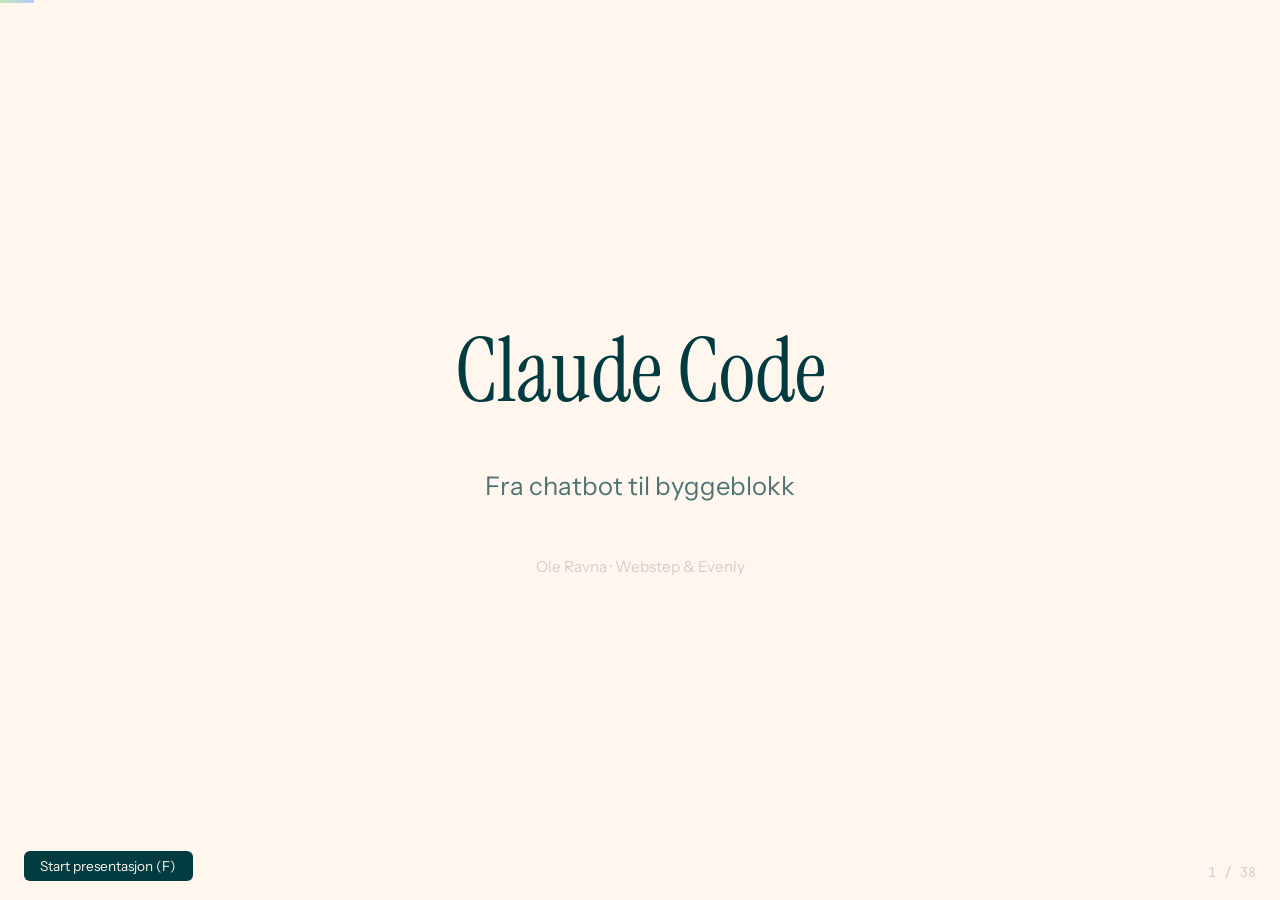
==== slides.html @ 585d4bfb "Initial commit: Claude Code slide presentation Single-file HTML presentation with 38 slides covering" ====
<!DOCTYPE html>
<html lang="no">
<head>
<meta charset="UTF-8">
<meta name="viewport" content="width=device-width, initial-scale=1.0">
<title>Claude Code — Fra chatbot til byggeblokk</title>
<link rel="preconnect" href="https://fonts.googleapis.com">
<link rel="preconnect" href="https://fonts.gstatic.com" crossorigin>
<link href="https://fonts.googleapis.com/css2?family=Instrument+Sans:wght@400;500;600&family=Instrument+Serif:wght@400;700&family=JetBrains+Mono:wght@400;500&display=swap" rel="stylesheet">
<style>
*, *::before, *::after { box-sizing: border-box; margin: 0; padding: 0; }

:root {
  --teal: #023c40;
  --teal-hover: #02484d;
  --mint: #cae7b9;
  --blue: #afcbff;
  --yellow: #f3de8a;
  --cream: #fff7ee;
  --soft: #f9fbfa;
  --muted: #d4cec6;
  --burgundy: #3e2a35;
  --terminal-bg: #0a1a1c;
  --slide-transition: 0.4s ease;
}

html, body {
  width: 100%; height: 100%;
  font-family: 'Instrument Sans', sans-serif;
  background: var(--cream);
  color: var(--teal);
  overflow: hidden;
}

/* ── Progress bar ── */
.progress-bar {
  position: fixed; top: 0; left: 0; height: 3px;
  background: linear-gradient(90deg, var(--mint), var(--blue));
  z-index: 100; transition: width 0.35s ease;
}

/* ── Presentation container ── */
.presentation {
  width: 100%; height: 100%;
  position: relative;
}

/* ── Slide base ── */
.slide {
  position: absolute; inset: 0;
  display: flex; flex-direction: column;
  justify-content: center; align-items: center;
  padding: clamp(2rem, 5vw, 6rem);
  opacity: 0;
  transform: translateX(40px);
  transition: opacity var(--slide-transition), transform var(--slide-transition);
  pointer-events: none;
  text-align: center;
  background: var(--cream);
}
.slide.active {
  opacity: 1; transform: translateX(0);
  pointer-events: auto;
}
.slide.prev {
  opacity: 0; transform: translateX(-40px);
}

/* ── Slide variants ── */
.slide.bg-soft { background: var(--soft); }
.slide.bg-teal {
  background: var(--teal);
  color: var(--cream);
}
.slide.bg-teal h1, .slide.bg-teal h2, .slide.bg-teal h3 { color: var(--mint); }
.slide.bg-teal .muted { color: rgba(255,247,238,0.6); }

.slide.section-title {
  background: var(--teal);
  color: var(--cream);
  background-image: radial-gradient(circle at 50% 50%, rgba(202,231,185,0.12) 0%, transparent 70%);
}
.slide.section-title h1 {
  font-family: 'Instrument Serif', serif;
  font-size: clamp(3rem, 7vw, 6rem);
  font-weight: 400;
  color: var(--mint);
}

.slide.key-message {
  background-image: radial-gradient(circle at 50% 50%, rgba(202,231,185,0.08) 0%, transparent 60%);
}
.slide.key-message blockquote {
  font-family: 'Instrument Serif', serif;
  font-size: clamp(1.6rem, 3.5vw, 3rem);
  font-style: italic;
  color: var(--teal);
  max-width: 800px;
  line-height: 1.4;
  border-left: 4px solid var(--mint);
  padding-left: 1.5rem;
  text-align: left;
}

/* ── Typography ── */
h1 {
  font-family: 'Instrument Serif', serif;
  font-size: clamp(2.2rem, 5vw, 4rem);
  font-weight: 400;
  margin-bottom: 0.5em;
  color: var(--teal);
  line-height: 1.15;
}
h2 {
  font-family: 'Instrument Serif', serif;
  font-size: clamp(1.5rem, 3vw, 2.4rem);
  font-weight: 400;
  margin-bottom: 0.6em;
  color: var(--teal);
}
h3 {
  font-family: 'Instrument Sans', sans-serif;
  font-size: clamp(1rem, 1.8vw, 1.4rem);
  font-weight: 600;
  margin-bottom: 0.5em;
  text-transform: uppercase;
  letter-spacing: 0.05em;
  color: var(--teal);
}
p, li {
  font-size: clamp(1rem, 1.6vw, 1.35rem);
  line-height: 1.6;
  max-width: 800px;
}
.subtitle {
  font-size: clamp(1.1rem, 2vw, 1.6rem);
  color: var(--teal);
  opacity: 0.7;
  margin-bottom: 1rem;
}
.muted {
  color: var(--muted);
  font-size: clamp(0.85rem, 1.2vw, 1rem);
}
ul { list-style: none; text-align: left; }
ul li { padding: 0.3em 0; padding-left: 1.5em; position: relative; }
ul li::before {
  content: ''; position: absolute; left: 0; top: 0.7em;
  width: 8px; height: 8px; border-radius: 50%;
  background: var(--mint);
}
.slide.bg-teal ul li::before { background: var(--mint); }
.two-col {
  display: grid;
  grid-template-columns: 1fr 1fr;
  gap: 2rem;
  width: 100%;
  max-width: 1000px;
  text-align: left;
}
.two-col > div { display: flex; flex-direction: column; }
.two-col h3 { text-align: center; }

.content-left { text-align: left; max-width: 900px; width: 100%; }

.highlight { color: var(--mint); }
.highlight-yellow { color: var(--yellow); }
.highlight-blue { color: var(--blue); }

.badge {
  display: inline-block;
  padding: 0.15em 0.6em;
  border-radius: 4px;
  font-size: 0.85em;
  font-weight: 600;
  font-family: 'JetBrains Mono', monospace;
}
.badge-mint { background: var(--mint); color: var(--teal); }
.badge-yellow { background: var(--yellow); color: var(--teal); }
.badge-blue { background: var(--blue); color: var(--teal); }

/* ── Terminal block ── */
.terminal {
  background: var(--terminal-bg);
  border-radius: 10px;
  overflow: hidden;
  width: 100%;
  max-width: 780px;
  text-align: left;
  box-shadow: 0 8px 32px rgba(2,60,64,0.18);
  margin: 0.8rem auto;
}
.terminal-bar {
  display: flex; align-items: center; gap: 6px;
  padding: 10px 14px;
  background: rgba(255,255,255,0.06);
}
.terminal-dot {
  width: 12px; height: 12px; border-radius: 50%;
}
.terminal-dot.red { background: #ff5f57; }
.terminal-dot.yellow { background: #febc2e; }
.terminal-dot.green { background: #28c840; }
.terminal-bar .terminal-title {
  flex: 1; text-align: center;
  font-family: 'JetBrains Mono', monospace;
  font-size: 0.75rem;
  color: rgba(255,255,255,0.35);
}
.terminal-body {
  padding: 1rem 1.4rem;
  font-family: 'JetBrains Mono', monospace;
  font-size: clamp(0.72rem, 1.1vw, 0.92rem);
  line-height: 1.65;
  color: #e0e0e0;
  overflow-x: auto;
}
.terminal-body .prompt { color: var(--mint); }
.terminal-body .flag { color: var(--blue); }
.terminal-body .string { color: var(--yellow); }
.terminal-body .comment { color: #6a8a6d; }
.terminal-body .keyword { color: #c792ea; }
.terminal-body .fn { color: #82aaff; }
.terminal-body .dim { color: rgba(255,255,255,0.35); }
.terminal-body .output { color: rgba(255,255,255,0.55); }

/* Smaller terminal variant */
.terminal.small { max-width: 650px; }
.terminal.small .terminal-body { font-size: clamp(0.65rem, 0.95vw, 0.82rem); padding: 0.8rem 1.1rem; }

/* ── Diagram block ── */
.diagram {
  font-family: 'JetBrains Mono', monospace;
  font-size: clamp(0.7rem, 1vw, 0.9rem);
  line-height: 1.6;
  white-space: pre;
  color: var(--teal);
  background: var(--soft);
  border-radius: 10px;
  padding: 1.5rem 2rem;
  text-align: left;
  max-width: 820px;
  margin: 0.8rem auto;
  overflow-x: auto;
}
.slide.bg-teal .diagram {
  background: rgba(255,255,255,0.06);
  color: var(--cream);
}
.diagram .hl { color: var(--mint); font-weight: 500; }
.diagram .hl-blue { color: var(--blue); }
.diagram .hl-yellow { color: var(--yellow); }

/* ── Flow diagram boxes ── */
.flow {
  display: flex;
  align-items: center;
  gap: 0.5rem;
  flex-wrap: wrap;
  justify-content: center;
  margin: 1rem 0;
}
.flow-box {
  padding: 0.5em 1em;
  border-radius: 8px;
  font-family: 'JetBrains Mono', monospace;
  font-size: clamp(0.7rem, 1vw, 0.85rem);
  font-weight: 500;
  white-space: nowrap;
}
.flow-box.teal { background: var(--teal); color: var(--cream); }
.flow-box.mint { background: var(--mint); color: var(--teal); }
.flow-box.yellow { background: var(--yellow); color: var(--teal); }
.flow-box.blue { background: var(--blue); color: var(--teal); }
.flow-arrow { font-size: 1.2rem; color: var(--muted); }

/* ── Controls ── */
.slide-counter {
  position: fixed; bottom: 1.2rem; right: 1.5rem;
  font-family: 'JetBrains Mono', monospace;
  font-size: 0.85rem;
  color: var(--muted);
  z-index: 50;
  user-select: none;
}
.start-btn {
  position: fixed; bottom: 1.2rem; left: 1.5rem;
  padding: 0.5em 1.2em;
  background: var(--teal);
  color: var(--cream);
  border: none; border-radius: 6px;
  font-family: 'Instrument Sans', sans-serif;
  font-size: 0.85rem;
  cursor: pointer;
  z-index: 50;
  transition: background 0.2s;
}
.start-btn:hover { background: var(--teal-hover); }

/* ── Speaker notes overlay ── */
.speaker-notes {
  position: fixed; bottom: 0; left: 0; right: 0;
  max-height: 30vh;
  background: rgba(2,60,64,0.75);
  backdrop-filter: blur(20px);
  -webkit-backdrop-filter: blur(20px);
  color: var(--cream);
  padding: 1.2rem 2rem;
  font-size: 0.95rem;
  line-height: 1.55;
  z-index: 200;
  transform: translateY(100%);
  transition: transform 0.3s ease;
  overflow-y: auto;
  border-top: 1px solid rgba(202,231,185,0.2);
}
.speaker-notes.visible { transform: translateY(0); }
.speaker-notes-label {
  font-family: 'JetBrains Mono', monospace;
  font-size: 0.7rem;
  text-transform: uppercase;
  letter-spacing: 0.1em;
  color: var(--mint);
  margin-bottom: 0.5rem;
}

/* ── Overview mode ── */
.overview-grid {
  position: fixed; inset: 0;
  background: var(--teal);
  z-index: 300;
  display: none;
  overflow-y: auto;
  padding: 2rem;
}
.overview-grid.visible { display: grid; grid-template-columns: repeat(auto-fill, minmax(240px, 1fr)); gap: 1rem; align-content: start; }
.overview-thumb {
  background: var(--cream);
  border-radius: 8px;
  padding: 0.8rem;
  cursor: pointer;
  aspect-ratio: 16/10;
  display: flex; flex-direction: column; justify-content: center; align-items: center;
  font-size: 0.55rem;
  overflow: hidden;
  border: 2px solid transparent;
  transition: border-color 0.2s, transform 0.15s;
}
.overview-thumb:hover { border-color: var(--mint); transform: scale(1.03); }
.overview-thumb.current { border-color: var(--mint); }
.overview-thumb-number {
  font-family: 'JetBrains Mono', monospace;
  font-size: 0.7rem;
  color: var(--muted);
  margin-bottom: 0.3rem;
}
.overview-thumb-title {
  font-family: 'Instrument Serif', serif;
  font-size: 0.9rem;
  color: var(--teal);
  text-align: center;
}

/* ── Cursor hide in fullscreen ── */
body.hide-cursor, body.hide-cursor * { cursor: none !important; }

/* ── Responsive ── */
@media (max-width: 768px) {
  .two-col { grid-template-columns: 1fr; }
  .terminal { max-width: 100%; }
}
</style>
</head>
<body>

<div class="progress-bar" id="progressBar"></div>

<div class="presentation" id="presentation">

<!-- ════════════════════════════════════════════
     DEL 1: INTRO (1-4)
     ════════════════════════════════════════════ -->

<!-- Slide 1: Title -->
<div class="slide active" data-notes="Introduser deg: Ole Ravna, konsulent i Webstep, grunder av Evenly. Tema i dag: Claude Code — ikke bare en chatbot, men en byggeblokk for automatisering.">
  <h1 style="font-size:clamp(3rem,7vw,5.5rem)">Claude Code</h1>
  <p class="subtitle">Fra chatbot til byggeblokk</p>
  <p class="muted" style="margin-top:2rem">Ole Ravna &middot; Webstep &amp; Evenly</p>
</div>

<!-- Slide 2: Hva er Claude Code? -->
<div class="slide" data-notes="Claude Code er Anthropics offisielle CLI-verktøy. Det er en agentic coding-agent som kjører i terminalen med full tilgang til filsystemet. Den kan lese, skrive, kjøre kommandoer og ta beslutninger autonomt.">
  <h2>Hva er Claude Code?</h2>
  <p style="margin-bottom:1.5rem">En AI-agent i terminalen med full tilgang til filsystemet ditt.</p>
  <div class="terminal">
    <div class="terminal-bar">
      <div class="terminal-dot red"></div>
      <div class="terminal-dot yellow"></div>
      <div class="terminal-dot green"></div>
      <span class="terminal-title">~/prosjekt</span>
    </div>
    <div class="terminal-body">
<span class="prompt">$</span> claude
<br><br>
<span class="output">╭──────────────────────────────────────╮</span>
<br><span class="output">│  Claude Code        v1.0.42         │</span>
<br><span class="output">│  Model: claude-sonnet-4-5-20250929  │</span>
<br><span class="output">╰──────────────────────────────────────╯</span>
<br><br>
<span class="dim">&gt;</span> Fiks feilen i auth-modulen og kjør testene
    </div>
  </div>
</div>

<!-- Slide 3: Copilot vs Claude Code -->
<div class="slide" data-notes="Viktig distinksjon: Copilot er autocomplete — reagerer på det du skriver. Claude Code er en agent — tar beslutninger, navigerer filer, kjører kommandoer. Fundamentalt forskjellig arbeidsflyt.">
  <h2>Copilot vs Claude Code</h2>
  <div class="two-col" style="margin-top:1.5rem">
    <div>
      <h3 style="color:var(--muted)">Autocomplete</h3>
      <div class="diagram" style="font-size:clamp(0.65rem,0.9vw,0.82rem)">
Du skriver  →  AI foreslår
Du velger   →  AI fortsetter
Du styrer   →  AI følger

<span class="hl">Reaktiv.</span> Linje for linje.
      </div>
    </div>
    <div>
      <h3 style="color:var(--mint)">Agent</h3>
      <div class="diagram" style="font-size:clamp(0.65rem,0.9vw,0.82rem)">
Du beskriver →  AI planlegger
             →  AI leser filer
             →  AI endrer kode
             →  AI kjører tester
             →  AI committer

<span class="hl">Proaktiv.</span> Oppgave for oppgave.
      </div>
    </div>
  </div>
</div>

<!-- Slide 4: The difference -->
<div class="slide" data-notes="Her er et eksempel: du gir Claude en oppgave, og den leser relevante filer, gjør endringer, kjører testene, og committer. Alt autonomt. Du ser hva den gjør, men du trenger ikke styre hvert steg.">
  <h2>En agent i praksis</h2>
  <div class="terminal">
    <div class="terminal-bar">
      <div class="terminal-dot red"></div>
      <div class="terminal-dot yellow"></div>
      <div class="terminal-dot green"></div>
      <span class="terminal-title">claude</span>
    </div>
    <div class="terminal-body">
<span class="dim">&gt;</span> Fiks feilen i auth-modulen og kjør testene
<br><br>
<span class="comment"># Claude leser filer...</span>
<br><span class="output">Read src/auth/login.ts</span>
<br><span class="output">Read src/auth/session.ts</span>
<br><span class="output">Read tests/auth.test.ts</span>
<br><br>
<span class="comment"># Identifiserer og fikser...</span>
<br><span class="output">Edit src/auth/session.ts (line 42: fix token expiry check)</span>
<br><br>
<span class="comment"># Kjører tester...</span>
<br><span class="output">Run: npm test -- --grep auth</span>
<br><span class="string">✓ 12 tests passing</span>
<br><br>
<span class="comment"># Committer...</span>
<br><span class="output">Run: git commit -m "fix: correct token expiry validation"</span>
    </div>
  </div>
</div>

<!-- ════════════════════════════════════════════
     DEL 2: KONFIGURERING (5-12)
     ════════════════════════════════════════════ -->

<!-- Slide 5: Section title -->
<div class="slide section-title" data-notes="Nå skal vi se på hvordan du konfigurerer Claude Code for å fungere best mulig i ditt prosjekt.">
  <h1>Konfigurering</h1>
</div>

<!-- Slide 6: CLAUDE.md -->
<div class="slide" data-notes="CLAUDE.md er den viktigste konfigurasjonsfilen. Den ligger i roten av prosjektet og gir Claude kontekst om kodebasen. Tenk på det som en README for AI-en.">
  <h2>CLAUDE.md</h2>
  <p style="margin-bottom:1rem">Prosjektets kontekst for Claude — en README for AI-en.</p>
  <div class="terminal">
    <div class="terminal-bar">
      <div class="terminal-dot red"></div>
      <div class="terminal-dot yellow"></div>
      <div class="terminal-dot green"></div>
      <span class="terminal-title">CLAUDE.md</span>
    </div>
    <div class="terminal-body">
<span class="comment"># Prosjekt: Energi-plattform</span>
<br>
<br>Stack: Next.js 15, TypeScript, Prisma, PostgreSQL
<br>
<br><span class="comment">## Regler</span>
<br>- Alltid skriv tester for nye funksjoner
<br>- Bruk norske kommentarer i forretningslogikk
<br>- Kjør <span class="string">`npm run lint`</span> før commit
<br>- Ikke endre migrasjonsfiler
<br>
<br><span class="comment">## Struktur</span>
<br>- <span class="flag">src/app/</span> — Next.js app router
<br>- <span class="flag">src/lib/</span> — Forretningslogikk
<br>- <span class="flag">prisma/</span>  — Database-schema
    </div>
  </div>
</div>

<!-- Slide 7: Custom Agents -->
<div class="slide" data-notes="Custom agents er slash-commands du definerer selv i .claude/agents/. Hver agent har sin egen systemmelding og verktøy. Perfekt for repetitive oppgaver som code review eller testgenerering.">
  <h2>Custom Agents</h2>
  <p style="margin-bottom:1rem">Egendefinerte slash-commands i <span class="badge badge-mint">.claude/agents/</span></p>
  <div class="terminal small">
    <div class="terminal-bar">
      <div class="terminal-dot red"></div>
      <div class="terminal-dot yellow"></div>
      <div class="terminal-dot green"></div>
      <span class="terminal-title">.claude/agents/review.md</span>
    </div>
    <div class="terminal-body">
<span class="comment"># Code Review Agent</span>
<br>
<br>Du er en senior code reviewer.
<br>
<br>Sjekk alltid:
<br>1. Typesikkerhet og null-håndtering
<br>2. Testdekning for nye funksjoner
<br>3. Ytelse og N+1 queries
<br>4. Sikkerhetsproblemer (OWASP Top 10)
<br>
<br>Gi output som en liste med funn.
    </div>
  </div>
  <p class="muted" style="margin-top:0.8rem">Bruk: <span class="badge badge-mint">/review</span> i Claude Code</p>
</div>

<!-- Slide 8: Skills -->
<div class="slide" data-notes="Skills er gjenbrukbare kontekstpakker — litt som agents, men fokusert på kunnskap framfor oppgaver. De lar deg pakke domenekunnskap som Claude kan bruke on-demand.">
  <h2>Skills</h2>
  <p style="margin-bottom:1.5rem">Gjenbrukbar kontekst &mdash; pakket domenekunnskap.</p>
  <div class="two-col">
    <div>
      <div class="terminal small">
        <div class="terminal-bar">
          <div class="terminal-dot red"></div>
          <div class="terminal-dot yellow"></div>
          <div class="terminal-dot green"></div>
          <span class="terminal-title">.claude/skills/energy-domain.md</span>
        </div>
        <div class="terminal-body">
<span class="comment"># Energi-domene</span>
<br>
<br>- Spotpris = nordpool day-ahead
<br>- HAN-port = strømmåler-data
<br>- Nettleie har fastledd + energiledd
<br>- Alle priser i øre/kWh
        </div>
      </div>
    </div>
    <div>
      <ul>
        <li>Definert i <span class="badge badge-mint">.claude/skills/</span></li>
        <li>Lastes automatisk ved behov</li>
        <li>Deles på tvers av agenter</li>
        <li>Versjoneres med koden</li>
      </ul>
    </div>
  </div>
</div>

<!-- Slide 9: Plugins -->
<div class="slide" data-notes="Plugins utvider Claude Code med nye verktøy og integrasjoner. De kan legge til nye slash-commands, nye verktøy, eller nye outputformater. Community-drevet økosystem.">
  <h2>Plugins</h2>
  <p style="margin-bottom:1.5rem">Extensions som utvider Claude Code med nye verktøy.</p>
  <div class="terminal small">
    <div class="terminal-bar">
      <div class="terminal-dot red"></div>
      <div class="terminal-dot yellow"></div>
      <div class="terminal-dot green"></div>
      <span class="terminal-title">~/.claude/plugins.json</span>
    </div>
    <div class="terminal-body">
{
<br>  <span class="string">"plugins"</span>: [
<br>    <span class="string">"@anthropic/plugin-playwright"</span>,
<br>    <span class="string">"@anthropic/plugin-jupyter"</span>
<br>  ]
<br>}
    </div>
  </div>
  <ul style="margin-top:1rem">
    <li>Browser-testing med Playwright</li>
    <li>Jupyter notebook-redigering</li>
    <li>Community-plugins via npm</li>
  </ul>
</div>

<!-- Slide 10: MCP -->
<div class="slide" data-notes="Model Context Protocol lar Claude Code snakke med eksterne systemer. Konfigurer en MCP-server for Linear, GitHub, Slack — og Claude kan opprette issues, lese PRs, sende meldinger, direkte fra terminalen.">
  <h2>MCP &mdash; Model Context Protocol</h2>
  <p style="margin-bottom:1rem">Koble Claude til eksterne systemer.</p>
  <div class="terminal">
    <div class="terminal-bar">
      <div class="terminal-dot red"></div>
      <div class="terminal-dot yellow"></div>
      <div class="terminal-dot green"></div>
      <span class="terminal-title">.claude/mcp.json</span>
    </div>
    <div class="terminal-body">
{
<br>  <span class="string">"mcpServers"</span>: {
<br>    <span class="string">"linear"</span>:  { <span class="string">"url"</span>: <span class="string">"https://mcp.linear.app/sse"</span> },
<br>    <span class="string">"github"</span>:  { <span class="string">"command"</span>: <span class="string">"gh-mcp-server"</span> },
<br>    <span class="string">"slack"</span>:   { <span class="string">"command"</span>: <span class="string">"slack-mcp-server"</span> }
<br>  }
<br>}
    </div>
  </div>
  <p class="muted" style="margin-top:0.8rem">Les issues, opprett PRs, send meldinger &mdash; direkte fra Claude Code</p>
</div>

<!-- Slide 11: API & Models -->
<div class="slide" data-notes="Du kan velge modell per oppgave: opus for vanskelige arkitekturoppgaver, sonnet for daglig bruk, haiku for raske småting. Du kan også styre effort-nivå og sette API-nøkler for ulike providers.">
  <h2>API &amp; Modeller</h2>
  <div class="terminal small" style="margin-top:1rem">
    <div class="terminal-bar">
      <div class="terminal-dot red"></div>
      <div class="terminal-dot yellow"></div>
      <div class="terminal-dot green"></div>
      <span class="terminal-title">Terminal</span>
    </div>
    <div class="terminal-body">
<span class="comment"># Velg modell</span>
<br><span class="prompt">$</span> claude <span class="flag">--model</span> opus
<br><span class="prompt">$</span> claude <span class="flag">--model</span> sonnet
<br><span class="prompt">$</span> claude <span class="flag">--model</span> haiku
<br>
<br><span class="comment"># Sett innsatsnivå</span>
<br><span class="prompt">$</span> claude <span class="flag">--effort</span> low    <span class="comment"># rask, billig</span>
<br><span class="prompt">$</span> claude <span class="flag">--effort</span> high   <span class="comment"># grundig, dyrere</span>
<br>
<br><span class="comment"># Providers</span>
<br><span class="prompt">$</span> <span class="keyword">export</span> ANTHROPIC_API_KEY=<span class="string">"sk-..."</span>
<br><span class="prompt">$</span> <span class="keyword">export</span> CLAUDE_CODE_USE_BEDROCK=<span class="string">1</span>
<br><span class="prompt">$</span> <span class="keyword">export</span> CLAUDE_CODE_USE_VERTEX=<span class="string">1</span>
    </div>
  </div>
</div>

<!-- Slide 12: Subagents -->
<div class="slide" data-notes="Claude Code kan spawne subagenter — barneprosesser med egne kontekstvinduer. Hovedagenten delegerer oppgaver, og subagentene jobber parallelt. Perfekt for store kodeendringer på tvers av mange filer.">
  <h2>Subagenter</h2>
  <p style="margin-bottom:1rem">Hovedagenten delegerer til barneprosesser med egne kontekstvinduer.</p>
  <div class="diagram">
                    ┌─────────────┐
                    │ <span class="hl">Hovedagent</span>  │
                    │  (Opus)     │
                    └──────┬──────┘
               ┌───────────┼───────────┐
               ▼           ▼           ▼
        ┌────────────┐ ┌────────┐ ┌──────────┐
        │ <span class="hl-blue">Utforsk</span>    │ │ <span class="hl-blue">Endre</span>  │ │ <span class="hl-blue">Test</span>     │
        │ kodebasen  │ │ kode   │ │ endringer│
        │ (Haiku)    │ │(Sonnet)│ │ (Haiku)  │
        └────────────┘ └────────┘ └──────────┘
  </div>
</div>

<!-- ════════════════════════════════════════════
     DEL 3: --print mode (13-22)
     ════════════════════════════════════════════ -->

<!-- Slide 13: Section title -->
<div class="slide section-title" data-notes="Nå kommer vi til det som virkelig er game-changer: --print mode. Dette er det som gjør Claude Code til en byggeblokk, ikke bare et interaktivt verktøy.">
  <h1>Automatisering<br>med --print</h1>
</div>

<!-- Slide 14: --print basics -->
<div class="slide" data-notes="--print eller -p gjør Claude Code headless: ingen interaktivitet, perfekt for scripting. Pipe inn en prompt, få ut resultatet. Så enkelt.">
  <h2>--print mode</h2>
  <p style="margin-bottom:1rem">Headless, ingen interaksjon &mdash; perfekt for scripting.</p>
  <div class="terminal">
    <div class="terminal-bar">
      <div class="terminal-dot red"></div>
      <div class="terminal-dot yellow"></div>
      <div class="terminal-dot green"></div>
      <span class="terminal-title">Terminal</span>
    </div>
    <div class="terminal-body">
<span class="comment"># Enkel bruk</span>
<br><span class="prompt">$</span> echo <span class="string">"Forklar hva denne koden gjør"</span> | claude <span class="flag">-p</span>
<br>
<br><span class="comment"># Med fil-kontekst</span>
<br><span class="prompt">$</span> cat src/auth.ts | claude <span class="flag">-p</span> <span class="string">"Finn sikkerhetsproblemer"</span>
<br>
<br><span class="comment"># I et script</span>
<br><span class="prompt">$</span> claude <span class="flag">-p</span> <span class="string">"Generer unit-tester for src/utils.ts"</span> > tests/utils.test.ts
    </div>
  </div>
</div>

<!-- Slide 15: Permissions -->
<div class="slide" data-notes="I --print mode har du to valg for permissions: enten skip alt med --dangerously-skip-permissions, eller vær presis med --allowed-tools. Anbefaler sterkt allowed-tools for CI/CD.">
  <h2>Permissions</h2>
  <div class="terminal" style="margin-top:1rem">
    <div class="terminal-bar">
      <div class="terminal-dot red"></div>
      <div class="terminal-dot yellow"></div>
      <div class="terminal-dot green"></div>
      <span class="terminal-title">Terminal</span>
    </div>
    <div class="terminal-body">
<span class="comment"># YOLO-mode (dev/testing only)</span>
<br><span class="prompt">$</span> claude <span class="flag">-p</span> <span class="flag">--dangerously-skip-permissions</span> <span class="string">"Fix all lint errors"</span>
<br>
<br><span class="comment"># Presis kontroll (CI/CD)</span>
<br><span class="prompt">$</span> claude <span class="flag">-p</span> \
<br>    <span class="flag">--allowed-tools</span> <span class="string">"Read,Grep,Glob"</span> \
<br>    <span class="string">"Analyser kodebasen og gi en rapport"</span>
<br>
<br><span class="comment"># Tillat spesifikke bash-kommandoer</span>
<br><span class="prompt">$</span> claude <span class="flag">-p</span> \
<br>    <span class="flag">--allowed-tools</span> <span class="string">"Read,Write,Bash(npm test)"</span> \
<br>    <span class="string">"Fiks testfeil og verifiser"</span>
    </div>
  </div>
</div>

<!-- Slide 16: Resource control -->
<div class="slide" data-notes="Du kan kontrollere ressursbruk: max-turns begrenser antall steg, max-budget setter en kostgrense i dollar. Viktig for CI-pipelines der du ikke vil ha løpske agenter.">
  <h2>Ressurskontroll</h2>
  <p style="margin-bottom:1rem">Hold agenten i tøylene.</p>
  <div class="terminal">
    <div class="terminal-bar">
      <div class="terminal-dot red"></div>
      <div class="terminal-dot yellow"></div>
      <div class="terminal-dot green"></div>
      <span class="terminal-title">Terminal</span>
    </div>
    <div class="terminal-body">
<span class="prompt">$</span> claude <span class="flag">-p</span> \
<br>    <span class="flag">--model</span> sonnet \          <span class="comment"># billigere modell</span>
<br>    <span class="flag">--effort</span> low \            <span class="comment"># raskere, mindre grundig</span>
<br>    <span class="flag">--max-turns</span> 10 \          <span class="comment"># maks 10 steg</span>
<br>    <span class="flag">--max-budget-usd</span> 0.50 \  <span class="comment"># maks 50 cent</span>
<br>    <span class="string">"Analyser PR #42"</span>
    </div>
  </div>
</div>

<!-- Slide 17: Structured output intro -->
<div class="slide" data-notes="Her er nøkkelen: forskjellen mellom fritekst og strukturert output. Fritekst er fint for mennesker, men ubrukelig for maskiner. JSON er det som gjør Claude til en byggeblokk.">
  <h2>Fritekst vs Strukturert</h2>
  <div class="two-col" style="margin-top:1.5rem">
    <div>
      <h3 style="color:var(--muted)">Fritekst</h3>
      <div class="terminal small">
        <div class="terminal-bar">
          <div class="terminal-dot red"></div>
          <div class="terminal-dot yellow"></div>
          <div class="terminal-dot green"></div>
        </div>
        <div class="terminal-body">
Jeg fant 3 problemer i koden:
<br>
<br>1. SQL injection i login()
<br>2. Manglende rate limiting
<br>3. Hardkodet API-nøkkel
<br>
<br>Anbefaler å fikse #1 først.
        </div>
      </div>
      <p class="muted" style="margin-top:0.5rem;text-align:center">Fint for mennesker</p>
    </div>
    <div>
      <h3 style="color:var(--mint)">JSON</h3>
      <div class="terminal small">
        <div class="terminal-bar">
          <div class="terminal-dot red"></div>
          <div class="terminal-dot yellow"></div>
          <div class="terminal-dot green"></div>
        </div>
        <div class="terminal-body">
{
<br>  <span class="string">"issues"</span>: [
<br>    {
<br>      <span class="string">"severity"</span>: <span class="string">"critical"</span>,
<br>      <span class="string">"type"</span>: <span class="string">"sql_injection"</span>,
<br>      <span class="string">"file"</span>: <span class="string">"auth.ts"</span>,
<br>      <span class="string">"line"</span>: 42
<br>    }
<br>  ]
<br>}
        </div>
      </div>
      <p class="muted" style="margin-top:0.5rem;text-align:center">Maskinlesbart</p>
    </div>
  </div>
</div>

<!-- Slide 18: Structured output example -->
<div class="slide" data-notes="Her er den konkrete syntaksen: du definerer et JSON-schema og ber om JSON output. Claude vil alltid returnere data i det formatet du spesifiserer. Utrolig kraftig for pipelines.">
  <h2>Strukturert output</h2>
  <div class="terminal" style="margin-top:1rem">
    <div class="terminal-bar">
      <div class="terminal-dot red"></div>
      <div class="terminal-dot yellow"></div>
      <div class="terminal-dot green"></div>
      <span class="terminal-title">Terminal</span>
    </div>
    <div class="terminal-body">
<span class="prompt">$</span> claude <span class="flag">-p</span> \
<br>    <span class="flag">--output-format</span> json \
<br>    <span class="flag">--json-schema</span> <span class="string">'{
<br>      "type": "object",
<br>      "properties": {
<br>        "issues": {
<br>          "type": "array",
<br>          "items": {
<br>            "type": "object",
<br>            "properties": {
<br>              "severity": { "type": "string" },
<br>              "file": { "type": "string" },
<br>              "line": { "type": "number" },
<br>              "description": { "type": "string" }
<br>            }
<br>          }
<br>        }
<br>      }
<br>    }'</span> \
<br>    <span class="string">"Analyser sikkerheten i src/"</span>
    </div>
  </div>
</div>

<!-- Slide 19: Key message -->
<div class="slide key-message" data-notes="Denne setningen er essensen av hele foredraget. Structured output er det som transformerer Claude fra en ting du snakker med til en ting du bygger med.">
  <blockquote>
    Strukturert output er forskjellen mellom AI som chatbot og AI som byggeblokk.
  </blockquote>
</div>

<!-- Slide 20: Stream JSON -->
<div class="slide" data-notes="For mer avanserte scenarier kan du bruke stream-json for å mate Claude med strukturert input. Perfekt for multi-turn pipelines der du bygger opp kontekst over flere kall.">
  <h2>Stream JSON</h2>
  <p style="margin-bottom:1rem">Strukturert input for multi-turn pipelines.</p>
  <div class="terminal">
    <div class="terminal-bar">
      <div class="terminal-dot red"></div>
      <div class="terminal-dot yellow"></div>
      <div class="terminal-dot green"></div>
      <span class="terminal-title">Terminal</span>
    </div>
    <div class="terminal-body">
<span class="comment"># Send strukturerte meldinger</span>
<br><span class="prompt">$</span> cat &lt;&lt;<span class="string">EOF</span> | claude <span class="flag">-p</span> <span class="flag">--input-format</span> stream-json
<br>{"<span class="flag">role</span>":"user","<span class="flag">content</span>":"Analyser denne filen"}
<br>{"<span class="flag">role</span>":"user","<span class="flag">content</span>":"$(cat src/auth.ts)"}
<br><span class="string">EOF</span>
<br>
<br><span class="comment"># Perfekt for å bygge kontekst programmatisk</span>
    </div>
  </div>
</div>

<!-- Slide 21: Harness concept -->
<div class="slide" data-notes="Et harness er scriptet ditt rundt Claude. Det henter oppgaven, bygger prompten, kjører Claude, parser output, validerer, og prøver på nytt om nødvendig. Du eier logikken — Claude er bare en byggeblokk.">
  <h2>Harness-konseptet</h2>
  <p style="margin-bottom:1rem">Din logikk rundt Claude &mdash; du eier flyten.</p>
  <div class="flow">
    <div class="flow-box teal">Hent oppgave</div>
    <div class="flow-arrow">&rarr;</div>
    <div class="flow-box mint">Bygg prompt</div>
    <div class="flow-arrow">&rarr;</div>
    <div class="flow-box teal">Kjør Claude</div>
    <div class="flow-arrow">&rarr;</div>
    <div class="flow-box mint">Parse output</div>
    <div class="flow-arrow">&rarr;</div>
    <div class="flow-box yellow">Valider</div>
    <div class="flow-arrow">&rarr;</div>
    <div class="flow-box blue">Lever / Retry</div>
  </div>
  <div class="diagram" style="margin-top:1.5rem;font-size:clamp(0.65rem,0.9vw,0.8rem)">
┌──────────────────────────────────────────────────┐
│  <span class="hl">Ditt harness</span> (bash/python/ts)                   │
│                                                  │
│  1. Hent oppgave fra Linear/GitHub               │
│  2. Bygg prompt med kontekst                     │
│  3. <span class="hl-blue">claude -p --output-format json</span> ...            │
│  4. Valider output (tester, lint, schema)         │
│  5. Feilet? → Juster prompt, prøv igjen          │
│  6. OK? → Commit, push, opprett PR               │
└──────────────────────────────────────────────────┘
  </div>
</div>

<!-- Slide 22: Harness example -->
<div class="slide" data-notes="Her er et konkret eksempel: et bash-script som henter en issue fra Linear, bygger en prompt, kjører Claude med JSON-output, validerer at testene kjører, og enten retrier eller committer. Enkelt men kraftig.">
  <h2>Harness-eksempel</h2>
  <div class="terminal">
    <div class="terminal-bar">
      <div class="terminal-dot red"></div>
      <div class="terminal-dot yellow"></div>
      <div class="terminal-dot green"></div>
      <span class="terminal-title">harness.sh</span>
    </div>
    <div class="terminal-body" style="font-size:clamp(0.6rem,0.85vw,0.78rem)">
<span class="keyword">#!/bin/bash</span>
<br><span class="keyword">ISSUE</span>=<span class="string">"$1"</span>
<br><span class="keyword">MAX_RETRIES</span>=3
<br>
<br><span class="comment"># 1. Hent oppgave</span>
<br><span class="keyword">TASK</span>=$(linear issue get <span class="string">"$ISSUE"</span> <span class="flag">--json</span>)
<br>
<br><span class="comment"># 2. Bygg prompt</span>
<br><span class="keyword">PROMPT</span>=<span class="string">"Implementer: $(echo $TASK | jq -r .title)
<br>Beskrivelse: $(echo $TASK | jq -r .description)"</span>
<br>
<br><span class="keyword">for</span> i <span class="keyword">in</span> $(seq 1 $MAX_RETRIES); <span class="keyword">do</span>
<br>  <span class="comment"># 3. Kjør Claude</span>
<br>  echo <span class="string">"$PROMPT"</span> | claude <span class="flag">-p</span> \
<br>    <span class="flag">--allowed-tools</span> <span class="string">"Read,Write,Bash(npm test)"</span> \
<br>    <span class="flag">--max-turns</span> 20
<br>
<br>  <span class="comment"># 4. Valider</span>
<br>  <span class="keyword">if</span> npm test; <span class="keyword">then</span>
<br>    git add -A && git commit -m <span class="string">"feat: $ISSUE"</span>
<br>    <span class="keyword">break</span>
<br>  <span class="keyword">fi</span>
<br><span class="keyword">done</span>
    </div>
  </div>
</div>

<!-- ════════════════════════════════════════════
     DEL 4: REMOTE (23-25)
     ════════════════════════════════════════════ -->

<!-- Slide 23: Section title -->
<div class="slide section-title" data-notes="Claude Code kan også kjøres remote — på Anthropics infrastruktur. La oss se på hva det betyr.">
  <h1>Remote bruk</h1>
</div>

<!-- Slide 24: --remote -->
<div class="slide" data-notes="Med --remote kjører Claude på Anthropics servere. Du trenger ikke lokal maskin. Session-id lar deg gjenoppta en sesjon senere. Perfekt for lange oppgaver du vil kjøre i bakgrunnen.">
  <h2>--remote</h2>
  <p style="margin-bottom:1rem">Kjør Claude på Anthropics infrastruktur.</p>
  <div class="terminal">
    <div class="terminal-bar">
      <div class="terminal-dot red"></div>
      <div class="terminal-dot yellow"></div>
      <div class="terminal-dot green"></div>
      <span class="terminal-title">Terminal</span>
    </div>
    <div class="terminal-body">
<span class="comment"># Start remote sesjon</span>
<br><span class="prompt">$</span> claude <span class="flag">--remote</span> <span class="flag">-p</span> <span class="string">"Refaktorer hele auth-modulen"</span>
<br>
<br><span class="comment"># Gjenoppta sesjon</span>
<br><span class="prompt">$</span> claude <span class="flag">--remote</span> <span class="flag">--session-id</span> <span class="string">abc123</span> <span class="flag">-p</span> <span class="string">"Fortsett"</span>
<br>
<br><span class="comment"># Fra CI/CD</span>
<br><span class="prompt">$</span> claude <span class="flag">--remote</span> <span class="flag">-p</span> \
<br>    <span class="flag">--max-turns</span> 50 \
<br>    <span class="string">"Implementer feature X basert på spec.md"</span>
    </div>
  </div>
</div>

<!-- Slide 25: Limitations -->
<div class="slide bg-soft" data-notes="Men remote har begrensninger: ingen tilgang til lokalt filsystem, begrenset MCP-støtte, sesjoner har begrenset levetid, og det er avhengig av nettverkstilgang. Vurder trade-offs.">
  <h2>Begrensninger</h2>
  <p style="margin-bottom:1.5rem">Ærlig om trade-offs.</p>
  <ul style="max-width:650px">
    <li>Ingen tilgang til lokalt filsystem</li>
    <li>Begrenset MCP-støtte</li>
    <li>Sesjoner har begrenset levetid</li>
    <li>Avhengig av nettverkstilgang</li>
    <li>Kan ikke kjøre lokale verktøy (Docker, etc.)</li>
  </ul>
  <p class="muted" style="margin-top:1.5rem">Bruk remote for isolerte, selvstendige oppgaver &mdash; ikke for lokal utvikling.</p>
</div>

<!-- ════════════════════════════════════════════
     DEL 5: PROBLEMS (26-29)
     ════════════════════════════════════════════ -->

<!-- Slide 26: Section title -->
<div class="slide section-title" data-notes="Nå kommer vi til elefanten i rommet: selvstendige agenter har reelle problemer. La oss være ærlige om dem.">
  <h1>Selvstendige agenter<br><span style="font-size:0.5em;opacity:0.6">— problemene</span></h1>
</div>

<!-- Slide 27: Context rot -->
<div class="slide" data-notes="Context rot: etter hvert som kontekstvinduet fylles opp, degraderer ytelsen. Agenten glemmer instruksjoner, gjentar feil, og kvaliteten faller. Dette er fundamentalt for transformer-arkitekturen.">
  <h2>Context rot</h2>
  <p style="margin-bottom:1rem">Ytelsen degraderer når konteksten fylles opp.</p>
  <div class="diagram">
Kvalitet
  │
  │ <span class="hl">████████</span>
  │ <span class="hl">██████████</span>
  │ <span class="hl">████████████</span>
  │ ████████████<span class="hl-yellow">████</span>
  │ ██████████████<span class="hl-yellow">████</span>
  │ ████████████████<span class="hl-yellow">████</span>
  │ ██████████████████<span class="hl-yellow">████</span>
  │ ████████████████████<span class="hl-yellow">████</span>          ← her begynner
  │ ██████████████████████<span class="hl-yellow">████</span>          problemene
  │ ████████████████████████<span class="hl-yellow">████</span>
  └──────────────────────────────── Kontekstbruk
  </div>
</div>

<!-- Slide 28: Black box + sporbarhet -->
<div class="slide" data-notes="Når agenten jobber i bakgrunnen, har du ingen innsikt i beslutningene den tar. Hvorfor valgte den den løsningen? Hvilke alternativer vurderte den? Null sporbarhet gjør det umulig å lære av feil.">
  <h2>Black box &amp; sporbarhet</h2>
  <p style="margin-bottom:1.5rem">Agenten jobber i bakgrunnen &mdash; null innsikt i beslutninger.</p>
  <div class="diagram">
┌─────────────────────────────────────────────┐
│                                             │
│    Du: <span class="hl">"Implementer feature X"</span>               │
│                                             │
│           │                                 │
│           ▼                                 │
│    ┌──────────────┐                         │
│    │  <span class="hl-yellow">?????????</span>   │  ← Hva skjer her?       │
│    │  <span class="hl-yellow">?????????</span>   │  ← Hvilke valg ble tatt? │
│    │  <span class="hl-yellow">?????????</span>   │  ← Hvorfor denne løsningen│
│    └──────────────┘                         │
│           │                                 │
│           ▼                                 │
│    Resultat: <span class="hl">"Ferdig!"</span>                     │
│    (men er det riktig?)                     │
│                                             │
└─────────────────────────────────────────────┘
  </div>
</div>

<!-- Slide 29: No resume + quality decay -->
<div class="slide" data-notes="Og det verste: krasj betyr start på nytt. Ingen resume, ingen checkpoints. Kombinert med quality decay over tid betyr dette at lange oppgaver er fundamentalt upålitelige med dagens agenter.">
  <h2>Ingen resume &amp; kvalitetsfall</h2>
  <div class="two-col" style="margin-top:1.5rem">
    <div>
      <h3>Krasj = start på nytt</h3>
      <ul>
        <li>Ingen checkpoints</li>
        <li>Ingen delresultater</li>
        <li>Tapt kontekst</li>
        <li>Dobbelt kostnad</li>
      </ul>
    </div>
    <div>
      <h3>Kvalitetsfall over tid</h3>
      <ul>
        <li>Glemmer instruksjoner</li>
        <li>Gjentar feil</li>
        <li>Hallusinerer løsninger</li>
        <li>Ingen ekstern validering</li>
      </ul>
    </div>
  </div>
</div>

<!-- ════════════════════════════════════════════
     DEL 6: RALPH-LOOP & LISA (30-36)
     ════════════════════════════════════════════ -->

<!-- Slide 30: Section title -->
<div class="slide section-title" data-notes="Men vi har en løsning. Og den er inspirert av en uventet kilde.">
  <h1>Løsningen</h1>
</div>

<!-- Slide 31: Ralph-loopen -->
<div class="slide" data-notes="Ralph-loopen: inspiert av Ralph Wiggum. Ideen er enkel — ikke mål AI på første forsøk, mål konvergens over tid. Design for iterasjon, ikke perfeksjon. Korte loops med validering.">
  <h2>Ralph-loopen</h2>
  <p class="subtitle" style="font-style:italic">"I'm helping!"</p>
  <p style="margin-bottom:1.5rem;max-width:700px">
    Design for iterasjon, ikke perfeksjon.<br>
    Korte loops med ekstern validering.
  </p>
  <div class="diagram">
    ┌──────────┐     ┌──────────┐     ┌──────────┐
    │  <span class="hl">Forsøk</span>  │────▶│ <span class="hl-yellow">Valider</span>  │────▶│  <span class="hl-blue">Lær</span>     │
    │   #1     │     │ (tester) │     │ (juster) │
    └──────────┘     └─────┬────┘     └─────┬────┘
                           │                │
                     Feil? │          ┌─────┘
                           ▼          ▼
                     ┌──────────┐
                     │  <span class="hl">Forsøk</span>  │ → Valider → OK? → Lever!
                     │   #2     │
                     └──────────┘
  </div>
  <p style="margin-top:1rem;font-style:italic;opacity:0.8">Ikke mål AI på første forsøk &mdash; mål konvergens over tid.</p>
</div>

<!-- Slide 32: ATDD approach -->
<div class="slide" data-notes="Acceptance Test Driven Development: testene definerer objektivt hva 'ferdig' betyr. Stop-hooks avbryter Claude når noe går galt. Ekstern validering i hver iterasjon.">
  <h2>ATDD &mdash; tester som sannhet</h2>
  <p style="margin-bottom:1rem">Tester definerer objektivt hva "ferdig" betyr.</p>
  <div class="terminal small">
    <div class="terminal-bar">
      <div class="terminal-dot red"></div>
      <div class="terminal-dot yellow"></div>
      <div class="terminal-dot green"></div>
      <span class="terminal-title">settings.json</span>
    </div>
    <div class="terminal-body">
{
<br>  <span class="string">"hooks"</span>: {
<br>    <span class="string">"stop"</span>: [{
<br>      <span class="string">"command"</span>: <span class="string">"npm test"</span>,
<br>      <span class="string">"blocking"</span>: <span class="keyword">true</span>
<br>    }]
<br>  }
<br>}
    </div>
  </div>
  <ul style="margin-top:1rem">
    <li>Claude stopper &rarr; hook kjører tester</li>
    <li>Tester feiler &rarr; resultat mates tilbake</li>
    <li>Claude itererer til testene er grønne</li>
  </ul>
</div>

<!-- Slide 33: Lisa intro -->
<div class="slide" data-notes="Lisa er vårt verktøy for å implementere Ralph-loopen. Navnet: Looping Implementor Saving Assumptions. En kommando: lisa ENG-123, og den gjør resten.">
  <h2>Lisa</h2>
  <p class="subtitle">Looping Implementor Saving Assumptions</p>
  <div class="terminal" style="margin-top:1.5rem">
    <div class="terminal-bar">
      <div class="terminal-dot red"></div>
      <div class="terminal-dot yellow"></div>
      <div class="terminal-dot green"></div>
      <span class="terminal-title">Terminal</span>
    </div>
    <div class="terminal-body" style="font-size:clamp(0.9rem,1.3vw,1.2rem)">
<span class="prompt">$</span> lisa <span class="string">ENG-123</span>
    </div>
  </div>
  <p style="margin-top:1.5rem;max-width:600px">
    En kommando. Henter oppgaven, implementerer, validerer, logger beslutninger, leverer.
  </p>
</div>

<!-- Slide 34: Lisa architecture -->
<div class="slide" data-notes="Lisa har tre faser: PRE-WORK henter kontekst og skriver tester. WORK LOOP implementerer i korte iterasjoner med validering. POST-WORK committer, logger og oppdaterer Linear.">
  <h2>Lisa &mdash; arkitektur</h2>
  <div class="diagram" style="font-size:clamp(0.6rem,0.85vw,0.78rem)">
<span class="hl">PRE-WORK</span>                   <span class="hl-blue">WORK LOOP</span>                  <span class="hl-yellow">POST-WORK</span>
─────────                   ─────────                  ──────────

 Hent Linear-issue    ┌──▶ Implementer           Commit + push
       │              │         │                      │
       ▼              │         ▼                      ▼
 Les eksisterende     │    Kjør tester            Opprett PR
 kode &amp; kontekst      │         │                      │
       │              │    Pass? ──▶ Nei ──┐           ▼
       ▼              │         │          │    Oppdater Linear
 Skriv acceptance-    │        Ja          │           │
 tester               │         │          │           ▼
       │              │         ▼          │    Logg assumptions
       ▼              │    Flere krav? ────┘
 Start loop ──────────┘         │
                               Nei
                                │
                                ▼
                           Ferdig! ────────────▶
  </div>
</div>

<!-- Slide 35: Assumptions system -->
<div class="slide" data-notes="Nøkkelen til Lisa er assumptions-systemet. Hver beslutning logges med en prioritet og ID. Pre-work assumptions (P.1, P.2) og iterasjons-assumptions (1.1, 2.1). Lagres i Linear og git trailers.">
  <h2>Assumptions</h2>
  <p style="margin-bottom:1rem">Hver beslutning logges &mdash; full sporbarhet.</p>
  <div class="two-col">
    <div>
      <div class="terminal small">
        <div class="terminal-bar">
          <div class="terminal-dot red"></div>
          <div class="terminal-dot yellow"></div>
          <div class="terminal-dot green"></div>
          <span class="terminal-title">Linear-kommentar</span>
        </div>
        <div class="terminal-body" style="font-size:clamp(0.6rem,0.85vw,0.75rem)">
<span class="hl">Assumptions:</span>
<br>
<br><span class="flag">P.1</span> Bruker eksisterende auth-
<br>    modul (ikke nytt system)
<br><span class="flag">P.2</span> PostgreSQL for lagring
<br>    (ikke Redis)
<br>
<br><span class="flag">1.1</span> Legger til rate limiting
<br>    med express-rate-limit
<br><span class="flag">2.1</span> Endret til sliding window
<br>    etter testfeil
        </div>
      </div>
    </div>
    <div>
      <div class="terminal small">
        <div class="terminal-bar">
          <div class="terminal-dot red"></div>
          <div class="terminal-dot yellow"></div>
          <div class="terminal-dot green"></div>
          <span class="terminal-title">git log</span>
        </div>
        <div class="terminal-body" style="font-size:clamp(0.6rem,0.85vw,0.75rem)">
<span class="string">feat: add rate limiting</span>
<br>
<br>Implements ENG-123
<br>
<br><span class="comment">Assumption-P.1:</span> Using existing
<br>  auth module
<br><span class="comment">Assumption-1.1:</span> express-rate-limit
<br>  for middleware
<br><span class="comment">Assumption-2.1:</span> Switched to
<br>  sliding window after test failure
        </div>
      </div>
    </div>
  </div>
</div>

<!-- Slide 36: Lisa naming anecdote -->
<div class="slide bg-soft" data-notes="Hvordan fikk Lisa navnet sitt? Vi startet med Ralph-loopen — men vi ville vite hvilke antagelser som ble gjort. Lisa er den smarte søsteren som skriver ned alt. Looping Implementor Saving Assumptions.">
  <h2>Hvorfor "Lisa"?</h2>
  <p style="max-width:650px;margin-bottom:1.5rem">
    Vi hadde Ralph-loopen &mdash; iterasjon med validering.
  </p>
  <p style="max-width:650px;margin-bottom:1.5rem">
    Men vi ville også vite <em>hvilke antagelser</em> som ble gjort.
  </p>
  <p style="max-width:650px;margin-bottom:1rem">
    Lisa er den smarte søsteren som skriver ned alt.
  </p>
  <p style="font-style:italic;opacity:0.7;margin-top:1rem">
    <strong>L</strong>ooping <strong>I</strong>mplementor <strong>S</strong>aving <strong>A</strong>ssumptions
  </p>
</div>

<!-- ════════════════════════════════════════════
     CLOSING (37-38)
     ════════════════════════════════════════════ -->

<!-- Slide 37: Summary diagram -->
<div class="slide" data-notes="Oppsummering: tre lag. Kontekst (CLAUDE.md, agents, skills, MCP) gir Claude kunnskap. CLI (claude -p med flagg) gir kontroll. Og harness (din logikk) gir pålitelighet.">
  <h2>Alt henger sammen</h2>
  <div class="diagram" style="margin-top:1rem">
┌───────────────────────────────────────────────────┐
│  <span class="hl">KONTEKST</span>                                         │
│  CLAUDE.md  ·  Agents  ·  Skills  ·  MCP          │
│  → Gir Claude kunnskap om prosjektet              │
└───────────────────────┬───────────────────────────┘
                        │
                        ▼
┌───────────────────────────────────────────────────┐
│  <span class="hl-blue">CLI</span>                                                │
│  claude -p  ·  --model  ·  --allowed-tools         │
│  --output-format json  ·  --max-turns              │
│  → Gir deg kontroll over agenten                  │
└───────────────────────┬───────────────────────────┘
                        │
                        ▼
┌───────────────────────────────────────────────────┐
│  <span class="hl-yellow">HARNESS</span>                                             │
│  Din logikk  ·  Validering  ·  Retry              │
│  Assumptions  ·  Sporbarhet                        │
│  → Gir pålitelighet og forutsigbarhet             │
└───────────────────────────────────────────────────┘
  </div>
</div>

<!-- Slide 38: Takk -->
<div class="slide bg-teal" data-notes="Takk for oppmerksomheten! Spørsmål? Lisa er open source på GitHub. Ta kontakt om du vil vite mer.">
  <h1 style="font-size:clamp(3rem,6vw,5rem)">Takk!</h1>
  <div style="margin-top:2rem;text-align:left;max-width:500px">
    <p style="margin-bottom:0.8rem"><span style="color:var(--mint)">Ole Ravna</span></p>
    <p style="margin-bottom:0.4rem" class="muted">Webstep &amp; Evenly</p>
    <p style="margin-top:1.5rem;margin-bottom:0.4rem">
      <span class="badge badge-mint">github.com/evenly-energy/lisa</span>
    </p>
  </div>
  <div style="margin-top:3rem;text-align:left;max-width:500px;font-size:0.9rem;opacity:0.7">
    <p>Claude Code = agent i terminalen</p>
    <p>Structured output = byggeblokk</p>
    <p>Ralph-loop + Lisa = pålitelig automatisering</p>
  </div>
</div>

</div><!-- /presentation -->

<!-- Slide counter -->
<div class="slide-counter" id="slideCounter">1 / 38</div>

<!-- Start presentation button -->
<button class="start-btn" id="startBtn">Start presentasjon (F)</button>

<!-- Speaker notes -->
<div class="speaker-notes" id="speakerNotes">
  <div class="speaker-notes-label">Speaker Notes (N)</div>
  <div id="speakerNotesContent"></div>
</div>

<!-- Overview grid -->
<div class="overview-grid" id="overviewGrid"></div>

<script>
(function() {
  const slides = Array.from(document.querySelectorAll('.slide'));
  const total = slides.length;
  let current = 0;
  let notesVisible = false;
  let overviewVisible = false;
  let cursorTimer = null;

  const progressBar = document.getElementById('progressBar');
  const slideCounter = document.getElementById('slideCounter');
  const speakerNotes = document.getElementById('speakerNotes');
  const speakerNotesContent = document.getElementById('speakerNotesContent');
  const overviewGrid = document.getElementById('overviewGrid');
  const startBtn = document.getElementById('startBtn');

  function goTo(n) {
    if (n < 0 || n >= total || n === current) return;
    slides[current].classList.remove('active');
    slides[current].classList.add(n > current ? 'prev' : '');
    // Clean up prev class after transition
    const old = current;
    setTimeout(() => slides[old].classList.remove('prev'), 400);
    current = n;
    slides[current].classList.remove('prev');
    slides[current].classList.add('active');
    updateUI();
  }

  function next() { goTo(current + 1); }
  function prev() { goTo(current - 1); }

  function updateUI() {
    const pct = ((current + 1) / total) * 100;
    progressBar.style.width = pct + '%';
    slideCounter.textContent = (current + 1) + ' / ' + total;
    const notes = slides[current].getAttribute('data-notes') || '';
    speakerNotesContent.textContent = notes;
    // Update overview current
    const thumbs = overviewGrid.querySelectorAll('.overview-thumb');
    thumbs.forEach((t, i) => t.classList.toggle('current', i === current));
  }

  function toggleNotes() {
    notesVisible = !notesVisible;
    speakerNotes.classList.toggle('visible', notesVisible);
  }

  function buildOverview() {
    overviewGrid.innerHTML = '';
    slides.forEach((s, i) => {
      const thumb = document.createElement('div');
      thumb.className = 'overview-thumb' + (i === current ? ' current' : '');
      const num = document.createElement('div');
      num.className = 'overview-thumb-number';
      num.textContent = i + 1;
      const title = document.createElement('div');
      title.className = 'overview-thumb-title';
      // Extract title from slide
      const h = s.querySelector('h1, h2');
      title.textContent = h ? h.textContent.trim().substring(0, 50) : 'Slide ' + (i + 1);
      thumb.appendChild(num);
      thumb.appendChild(title);
      thumb.addEventListener('click', () => {
        goTo(i);
        toggleOverview();
      });
      overviewGrid.appendChild(thumb);
    });
  }

  function toggleOverview() {
    overviewVisible = !overviewVisible;
    if (overviewVisible) buildOverview();
    overviewGrid.classList.toggle('visible', overviewVisible);
  }

  function toggleFullscreen() {
    if (!document.fullscreenElement) {
      document.documentElement.requestFullscreen().catch(() => {});
    } else {
      document.exitFullscreen().catch(() => {});
    }
  }

  // Cursor auto-hide in fullscreen
  function resetCursorTimer() {
    document.body.classList.remove('hide-cursor');
    clearTimeout(cursorTimer);
    if (document.fullscreenElement) {
      cursorTimer = setTimeout(() => {
        document.body.classList.add('hide-cursor');
      }, 3000);
    }
  }

  document.addEventListener('mousemove', resetCursorTimer);
  document.addEventListener('fullscreenchange', () => {
    if (!document.fullscreenElement) {
      document.body.classList.remove('hide-cursor');
      clearTimeout(cursorTimer);
    } else {
      resetCursorTimer();
    }
  });

  // Keyboard navigation
  document.addEventListener('keydown', (e) => {
    if (overviewVisible && e.key === 'Escape') {
      toggleOverview();
      return;
    }
    if (overviewVisible && e.key !== 'o' && e.key !== 'O') return;

    switch (e.key) {
      case 'ArrowRight':
      case ' ':
      case 'PageDown':
      case 'Enter':
        e.preventDefault();
        next();
        break;
      case 'ArrowLeft':
      case 'Backspace':
      case 'PageUp':
        e.preventDefault();
        prev();
        break;
      case 'n':
      case 'N':
        toggleNotes();
        break;
      case 'o':
      case 'O':
        toggleOverview();
        break;
      case 'f':
      case 'F':
        toggleFullscreen();
        break;
      case 'Home':
        e.preventDefault();
        goTo(0);
        break;
      case 'End':
        e.preventDefault();
        goTo(total - 1);
        break;
    }
  });

  // Touch support
  let touchStartX = 0;
  document.addEventListener('touchstart', (e) => { touchStartX = e.touches[0].clientX; });
  document.addEventListener('touchend', (e) => {
    const dx = e.changedTouches[0].clientX - touchStartX;
    if (Math.abs(dx) > 60) {
      dx < 0 ? next() : prev();
    }
  });

  // Start button
  startBtn.addEventListener('click', toggleFullscreen);

  // Init
  updateUI();
})();
</script>
</body>
</html>
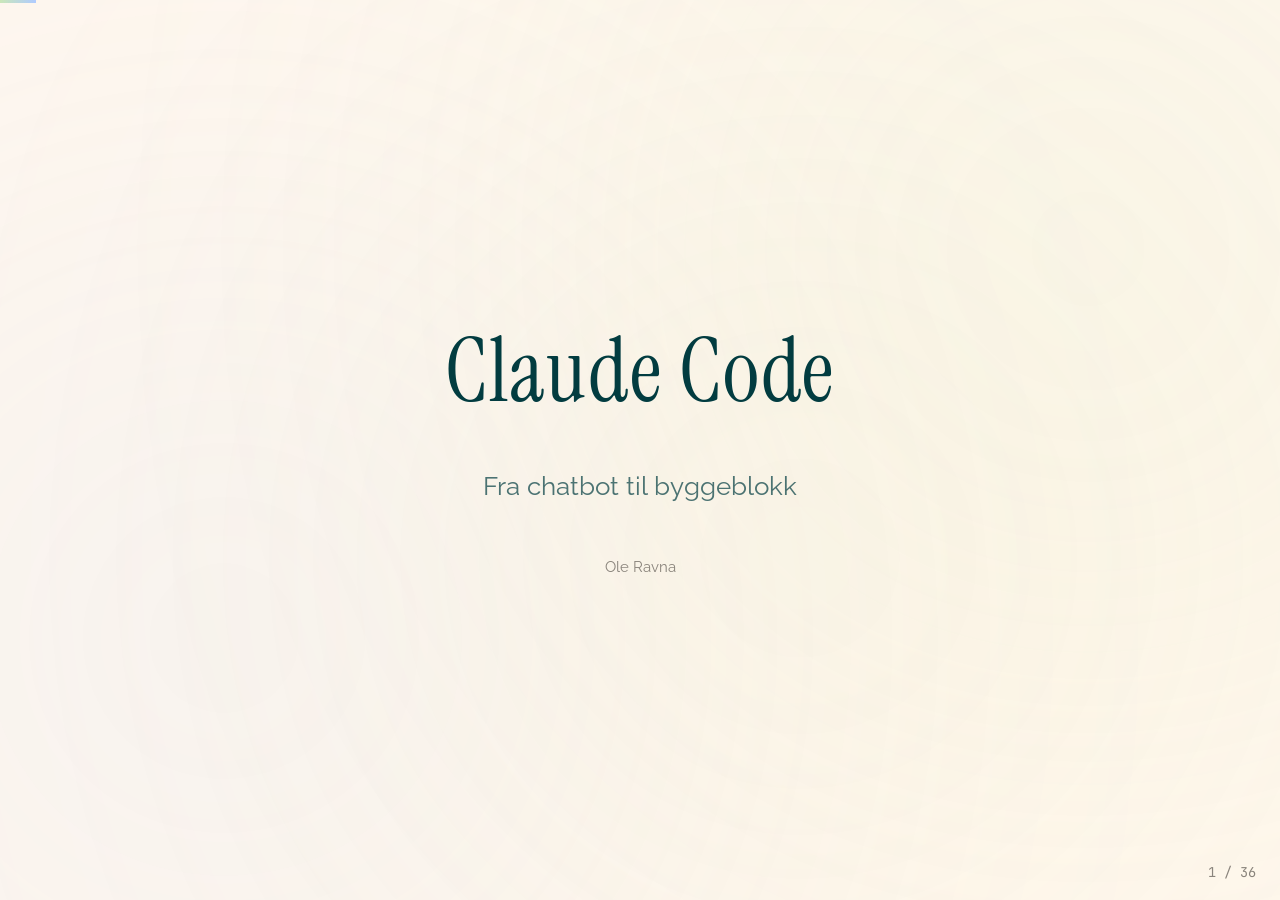
==== commit a702f85c: "Fix CLI flags and update slide styling - Fix --remote/-p flag conflict on slide 22 - Change resume s" ====
--- a/slides.html
+++ b/slides.html
@@ -6,7 +6,7 @@
 <title>Claude Code — Fra chatbot til byggeblokk</title>
 <link rel="preconnect" href="https://fonts.googleapis.com">
 <link rel="preconnect" href="https://fonts.gstatic.com" crossorigin>
-<link href="https://fonts.googleapis.com/css2?family=Instrument+Sans:wght@400;500;600&family=Instrument+Serif:wght@400;700&family=JetBrains+Mono:wght@400;500&display=swap" rel="stylesheet">
+<link href="https://fonts.googleapis.com/css2?family=Instrument+Serif:wght@400;700&family=JetBrains+Mono:wght@400;500&family=Raleway:wght@400;500;600&display=swap" rel="stylesheet">
 <style>
 *, *::before, *::after { box-sizing: border-box; margin: 0; padding: 0; }
 
@@ -18,7 +18,7 @@
   --yellow: #f3de8a;
   --cream: #fff7ee;
   --soft: #f9fbfa;
-  --muted: #d4cec6;
+  --muted: #8a847c;
   --burgundy: #3e2a35;
   --terminal-bg: #0a1a1c;
   --slide-transition: 0.4s ease;
@@ -26,8 +26,8 @@
 
 html, body {
   width: 100%; height: 100%;
-  font-family: 'Instrument Sans', sans-serif;
-  background: var(--cream);
+  font-family: 'Raleway', sans-serif;
+  background: transparent;
   color: var(--teal);
   overflow: hidden;
 }
@@ -43,6 +43,7 @@
 .presentation {
   width: 100%; height: 100%;
   position: relative;
+  z-index: 1;
 }
 
 /* ── Slide base ── */
@@ -56,7 +57,7 @@
   transition: opacity var(--slide-transition), transform var(--slide-transition);
   pointer-events: none;
   text-align: center;
-  background: var(--cream);
+  background: transparent;
 }
 .slide.active {
   opacity: 1; transform: translateX(0);
@@ -67,7 +68,7 @@
 }
 
 /* ── Slide variants ── */
-.slide.bg-soft { background: var(--soft); }
+.slide.bg-soft { background: transparent; }
 .slide.bg-teal {
   background: var(--teal);
   color: var(--cream);
@@ -105,21 +106,23 @@
 /* ── Typography ── */
 h1 {
   font-family: 'Instrument Serif', serif;
-  font-size: clamp(2.2rem, 5vw, 4rem);
+  font-size: clamp(2.8rem, 6vw, 5rem);
   font-weight: 400;
   margin-bottom: 0.5em;
   color: var(--teal);
   line-height: 1.15;
+  letter-spacing: 0.02em;
 }
 h2 {
   font-family: 'Instrument Serif', serif;
-  font-size: clamp(1.5rem, 3vw, 2.4rem);
+  font-size: clamp(2rem, 4vw, 3.2rem);
   font-weight: 400;
   margin-bottom: 0.6em;
   color: var(--teal);
+  letter-spacing: 0.015em;
 }
 h3 {
-  font-family: 'Instrument Sans', sans-serif;
+  font-family: 'Raleway', sans-serif;
   font-size: clamp(1rem, 1.8vw, 1.4rem);
   font-weight: 600;
   margin-bottom: 0.5em;
@@ -283,19 +286,6 @@
   z-index: 50;
   user-select: none;
 }
-.start-btn {
-  position: fixed; bottom: 1.2rem; left: 1.5rem;
-  padding: 0.5em 1.2em;
-  background: var(--teal);
-  color: var(--cream);
-  border: none; border-radius: 6px;
-  font-family: 'Instrument Sans', sans-serif;
-  font-size: 0.85rem;
-  cursor: pointer;
-  z-index: 50;
-  transition: background 0.2s;
-}
-.start-btn:hover { background: var(--teal-hover); }
 
 /* ── Speaker notes overlay ── */
 .speaker-notes {
@@ -369,10 +359,66 @@
   .two-col { grid-template-columns: 1fr; }
   .terminal { max-width: 100%; }
 }
+
+/* ── Background blobs (aurora effect) ── */
+.bg-blobs {
+  position: fixed;
+  inset: 0;
+  z-index: 0;
+  overflow: hidden;
+  pointer-events: none;
+  background: var(--cream);
+}
+
+.blob {
+  position: absolute;
+  border-radius: 50%;
+  filter: blur(280px);
+  opacity: 0.2;
+  animation: float 20s ease-in-out infinite;
+}
+
+.blob-1 {
+  width: 60vw;
+  height: 60vw;
+  background: var(--mint);
+  top: -15%;
+  right: -15%;
+  animation-delay: 0s;
+}
+
+.blob-2 {
+  width: 55vw;
+  height: 55vw;
+  background: var(--blue);
+  bottom: -10%;
+  left: -10%;
+  animation-delay: -7s;
+}
+
+.blob-3 {
+  width: 45vw;
+  height: 45vw;
+  background: var(--yellow);
+  top: 30%;
+  left: 40%;
+  animation-delay: -14s;
+}
+
+@keyframes float {
+  0%, 100% { transform: translate(0, 0) scale(1); }
+  33% { transform: translate(30px, -30px) scale(1.05); }
+  66% { transform: translate(-20px, 20px) scale(0.95); }
+}
 </style>
 </head>
 <body>
 
+<div class="bg-blobs" aria-hidden="true">
+  <div class="blob blob-1"></div>
+  <div class="blob blob-2"></div>
+  <div class="blob blob-3"></div>
+</div>
 <div class="progress-bar" id="progressBar"></div>
 
 <div class="presentation" id="presentation">
@@ -385,7 +431,7 @@
 <div class="slide active" data-notes="Introduser deg: Ole Ravna, konsulent i Webstep, grunder av Evenly. Tema i dag: Claude Code — ikke bare en chatbot, men en byggeblokk for automatisering.">
   <h1 style="font-size:clamp(3rem,7vw,5.5rem)">Claude Code</h1>
   <p class="subtitle">Fra chatbot til byggeblokk</p>
-  <p class="muted" style="margin-top:2rem">Ole Ravna &middot; Webstep &amp; Evenly</p>
+  <p class="muted" style="margin-top:2rem">Ole Ravna</p>
 </div>
 
 <!-- Slide 2: Hva er Claude Code? -->
@@ -400,21 +446,24 @@
       <span class="terminal-title">~/prosjekt</span>
     </div>
     <div class="terminal-body">
-<span class="prompt">$</span> claude
-<br><br>
-<span class="output">╭──────────────────────────────────────╮</span>
-<br><span class="output">│  Claude Code        v1.0.42         │</span>
-<br><span class="output">│  Model: claude-sonnet-4-5-20250929  │</span>
-<br><span class="output">╰──────────────────────────────────────╯</span>
-<br><br>
-<span class="dim">&gt;</span> Fiks feilen i auth-modulen og kjør testene
-    </div>
-  </div>
-</div>
-
-<!-- Slide 3: Copilot vs Claude Code -->
-<div class="slide" data-notes="Viktig distinksjon: Copilot er autocomplete — reagerer på det du skriver. Claude Code er en agent — tar beslutninger, navigerer filer, kjører kommandoer. Fundamentalt forskjellig arbeidsflyt.">
-  <h2>Copilot vs Claude Code</h2>
+<span class="prompt">❯</span> claude
+<br>
+<span class="output">&nbsp;&nbsp;&nbsp;&nbsp;&nbsp;&nbsp;&nbsp;&nbsp;&nbsp;&nbsp;&nbsp;Claude Code v2.1.39</span>
+<br><span class="output">&nbsp;▐▛███▜▌&nbsp;&nbsp;&nbsp;Sonnet 4.5 · Claude Max</span>
+<br><span class="output">▝▜█████▛▘&nbsp;&nbsp;~/stuff/claude-course-2</span>
+<br><span class="output">&nbsp;&nbsp;▘▘ ▝▝&nbsp;&nbsp;&nbsp;&nbsp;Opus 4.6 is here · $50 free extra usage · /extra-usage to enable</span>
+<br>
+<span class="dim">───────────────────────────────────────────────────────────</span>
+<br><span class="prompt">❯</span> Try "refactor &lt;filepath&gt;"
+<br><span class="dim">───────────────────────────────────────────────────────────</span>
+<br><span class="dim">&nbsp;&nbsp;? for shortcuts</span>
+    </div>
+  </div>
+</div>
+
+<!-- Slide 3: Autofullføring vs Agent -->
+<div class="slide" data-notes="Viktig distinksjon: Autocomplete er reaktivt — reagerer på det du skriver. En agent er proaktiv — tar beslutninger, navigerer filer, kjører kommandoer. Fundamentalt forskjellig arbeidsflyt.">
+  <h2>Autofullføring vs Agent</h2>
   <div class="two-col" style="margin-top:1.5rem">
     <div>
       <h3 style="color:var(--muted)">Autocomplete</h3>
@@ -452,7 +501,7 @@
       <span class="terminal-title">claude</span>
     </div>
     <div class="terminal-body">
-<span class="dim">&gt;</span> Fiks feilen i auth-modulen og kjør testene
+<span class="dim">&gt;</span> Fiks feilen i auth-modulen, kjør testene og commit
 <br><br>
 <span class="comment"># Claude leser filer...</span>
 <br><span class="output">Read src/auth/login.ts</span>
@@ -473,40 +522,72 @@
 </div>
 
 <!-- ════════════════════════════════════════════
-     DEL 2: KONFIGURERING (5-12)
+     DEL 2: AGENTISK KODING (5-12)
      ════════════════════════════════════════════ -->
 
 <!-- Slide 5: Section title -->
-<div class="slide section-title" data-notes="Nå skal vi se på hvordan du konfigurerer Claude Code for å fungere best mulig i ditt prosjekt.">
-  <h1>Konfigurering</h1>
+<div class="slide section-title" data-notes="Nå skal vi se på hvordan du bruker Claude Code for agentisk koding i ditt prosjekt.">
+  <h1>Agentisk koding</h1>
 </div>
 
 <!-- Slide 6: CLAUDE.md -->
 <div class="slide" data-notes="CLAUDE.md er den viktigste konfigurasjonsfilen. Den ligger i roten av prosjektet og gir Claude kontekst om kodebasen. Tenk på det som en README for AI-en.">
   <h2>CLAUDE.md</h2>
   <p style="margin-bottom:1rem">Prosjektets kontekst for Claude — en README for AI-en.</p>
-  <div class="terminal">
-    <div class="terminal-bar">
-      <div class="terminal-dot red"></div>
-      <div class="terminal-dot yellow"></div>
-      <div class="terminal-dot green"></div>
-      <span class="terminal-title">CLAUDE.md</span>
-    </div>
-    <div class="terminal-body">
-<span class="comment"># Prosjekt: Energi-plattform</span>
-<br>
-<br>Stack: Next.js 15, TypeScript, Prisma, PostgreSQL
-<br>
-<br><span class="comment">## Regler</span>
-<br>- Alltid skriv tester for nye funksjoner
-<br>- Bruk norske kommentarer i forretningslogikk
-<br>- Kjør <span class="string">`npm run lint`</span> før commit
-<br>- Ikke endre migrasjonsfiler
-<br>
-<br><span class="comment">## Struktur</span>
-<br>- <span class="flag">src/app/</span> — Next.js app router
-<br>- <span class="flag">src/lib/</span> — Forretningslogikk
-<br>- <span class="flag">prisma/</span>  — Database-schema
+  <div class="two-col" style="margin-top:1.5rem;gap:1.5rem">
+    <div>
+      <div class="terminal small">
+        <div class="terminal-bar">
+          <div class="terminal-dot red"></div>
+          <div class="terminal-dot yellow"></div>
+          <div class="terminal-dot green"></div>
+          <span class="terminal-title">CLAUDE.md</span>
+        </div>
+        <div class="terminal-body">
+<span class="comment"># Project Context</span>
+<br>
+<br><span class="keyword">What is Evenly?</span>
+<br>Evenly is a Flexibility Service
+<br>Provider (FSP) platform that
+<br>aggregates household energy assets
+<br>(EV chargers, batteries, heat pumps)
+<br>and trades their flexibility on
+<br>power markets.
+<br>
+<br><span class="keyword">Key Integrations:</span>
+<br>- NODES - Flexibility marketplace
+<br>&nbsp;&nbsp;(ShortFlex, LongFlex, Max Usage)
+<br>- Easee - EV charger OEM via
+<br>&nbsp;&nbsp;Axle Energy API standard
+        </div>
+      </div>
+    </div>
+    <div>
+      <div class="terminal small">
+        <div class="terminal-bar">
+          <div class="terminal-dot red"></div>
+          <div class="terminal-dot yellow"></div>
+          <div class="terminal-dot green"></div>
+          <span class="terminal-title">CLAUDE.md</span>
+        </div>
+        <div class="terminal-body">
+<span class="comment"># Code Style</span>
+<br>
+<br>Never use fully qualified class
+<br>names - always use imports
+<br>
+<br><span class="error">❌ BAD:</span>
+<br><span class="keyword">val</span> event = <span class="muted">no.evenly</span>
+<br><span class="muted">&nbsp;&nbsp;.domain.events.</span>
+<br><span class="muted">&nbsp;&nbsp;</span>PortfolioCreatedEvent()
+<br>
+<br><span class="success">✅ GOOD:</span>
+<br><span class="keyword">import</span> no.evenly.domain
+<br>&nbsp;&nbsp;.events.PortfolioCreatedEvent
+<br><span class="keyword">val</span> event =
+<br>&nbsp;&nbsp;PortfolioCreatedEvent()
+        </div>
+      </div>
     </div>
   </div>
 </div>
@@ -550,23 +631,24 @@
           <div class="terminal-dot red"></div>
           <div class="terminal-dot yellow"></div>
           <div class="terminal-dot green"></div>
-          <span class="terminal-title">.claude/skills/energy-domain.md</span>
+          <span class="terminal-title">.claude/skills/review-ticket/SKILL.md</span>
         </div>
         <div class="terminal-body">
-<span class="comment"># Energi-domene</span>
-<br>
-<br>- Spotpris = nordpool day-ahead
-<br>- HAN-port = strømmåler-data
-<br>- Nettleie har fastledd + energiledd
-<br>- Alle priser i øre/kWh
+<span class="comment"># /review-ticket</span>
+<br>
+<br>Hent ticket fra Linear via MCP.
+<br>Analyser om beskrivelsen matcher koden.
+<br>Foreslå implementasjonssteg.
+<br>
+<br>Bruk: <span class="string">/review-ticket ENG-123</span>
         </div>
       </div>
     </div>
     <div>
       <ul>
-        <li>Definert i <span class="badge badge-mint">.claude/skills/</span></li>
-        <li>Lastes automatisk ved behov</li>
-        <li>Deles på tvers av agenter</li>
+        <li>Validerer tickets mot codebase</li>
+        <li>Henter fra Linear via MCP</li>
+        <li>Foreslår implementasjonssteg</li>
         <li>Versjoneres med koden</li>
       </ul>
     </div>
@@ -622,10 +704,27 @@
     </div>
   </div>
   <p class="muted" style="margin-top:0.8rem">Les issues, opprett PRs, send meldinger &mdash; direkte fra Claude Code</p>
+  <div class="terminal small" style="margin-top:1rem">
+    <div class="terminal-bar">
+      <div class="terminal-dot red"></div>
+      <div class="terminal-dot yellow"></div>
+      <div class="terminal-dot green"></div>
+      <span class="terminal-title">Claude Code</span>
+    </div>
+    <div class="terminal-body">
+<span class="prompt">&gt;</span> se på ENG-456
+<br>
+<br><span class="muted">Henter ticket fra Linear...</span>
+<br>
+<br><span class="string">ENG-456:</span> Legg til støtte for flere valutaer
+<br>Status: In Progress | Assignee: @erik
+<br>Estimat: 3 poeng
+    </div>
+  </div>
 </div>
 
 <!-- Slide 11: API & Models -->
-<div class="slide" data-notes="Du kan velge modell per oppgave: opus for vanskelige arkitekturoppgaver, sonnet for daglig bruk, haiku for raske småting. Du kan også styre effort-nivå og sette API-nøkler for ulike providers.">
+<div class="slide" data-notes="Du kan velge modell per oppgave: Opus 4.6 for vanskelige arkitekturoppgaver, Sonnet 4.5 for daglig bruk, Haiku 4.5 for raske småting. Du kan også styre effort-nivå og sette API-nøkler for ulike providers.">
   <h2>API &amp; Modeller</h2>
   <div class="terminal small" style="margin-top:1rem">
     <div class="terminal-bar">
@@ -643,11 +742,6 @@
 <br><span class="comment"># Sett innsatsnivå</span>
 <br><span class="prompt">$</span> claude <span class="flag">--effort</span> low    <span class="comment"># rask, billig</span>
 <br><span class="prompt">$</span> claude <span class="flag">--effort</span> high   <span class="comment"># grundig, dyrere</span>
-<br>
-<br><span class="comment"># Providers</span>
-<br><span class="prompt">$</span> <span class="keyword">export</span> ANTHROPIC_API_KEY=<span class="string">"sk-..."</span>
-<br><span class="prompt">$</span> <span class="keyword">export</span> CLAUDE_CODE_USE_BEDROCK=<span class="string">1</span>
-<br><span class="prompt">$</span> <span class="keyword">export</span> CLAUDE_CODE_USE_VERTEX=<span class="string">1</span>
     </div>
   </div>
 </div>
@@ -656,57 +750,91 @@
 <div class="slide" data-notes="Claude Code kan spawne subagenter — barneprosesser med egne kontekstvinduer. Hovedagenten delegerer oppgaver, og subagentene jobber parallelt. Perfekt for store kodeendringer på tvers av mange filer.">
   <h2>Subagenter</h2>
   <p style="margin-bottom:1rem">Hovedagenten delegerer til barneprosesser med egne kontekstvinduer.</p>
-  <div class="diagram">
-                    ┌─────────────┐
-                    │ <span class="hl">Hovedagent</span>  │
-                    │  (Opus)     │
-                    └──────┬──────┘
-               ┌───────────┼───────────┐
-               ▼           ▼           ▼
-        ┌────────────┐ ┌────────┐ ┌──────────┐
-        │ <span class="hl-blue">Utforsk</span>    │ │ <span class="hl-blue">Endre</span>  │ │ <span class="hl-blue">Test</span>     │
-        │ kodebasen  │ │ kode   │ │ endringer│
-        │ (Haiku)    │ │(Sonnet)│ │ (Haiku)  │
-        └────────────┘ └────────┘ └──────────┘
-  </div>
+  <svg viewBox="0 0 600 250" style="width:100%;max-width:650px;margin:0.8rem auto;display:block" xmlns="http://www.w3.org/2000/svg">
+    <rect x="210" y="12" width="180" height="64" rx="10" fill="#023c40"/>
+    <text x="300" y="40" text-anchor="middle" fill="#cae7b9" font-family="'Raleway',sans-serif" font-size="16" font-weight="600">Hovedagent</text>
+    <text x="300" y="60" text-anchor="middle" fill="rgba(255,247,238,0.6)" font-family="'JetBrains Mono',monospace" font-size="12">(Opus 4.6)</text>
+    <path d="M300 76 V110 M100 110 H500 M100 110 V148 M300 110 V148 M500 110 V148" stroke="#cae7b9" stroke-width="2" fill="none" opacity="0.5"/>
+    <polygon points="95,145 100,155 105,145" fill="#cae7b9" opacity="0.5"/>
+    <polygon points="295,145 300,155 305,145" fill="#cae7b9" opacity="0.5"/>
+    <polygon points="495,145 500,155 505,145" fill="#cae7b9" opacity="0.5"/>
+    <rect x="20" y="158" width="160" height="72" rx="10" fill="#f9fbfa" stroke="#cae7b9" stroke-width="1.5"/>
+    <text x="100" y="186" text-anchor="middle" fill="#023c40" font-family="'Raleway',sans-serif" font-size="14" font-weight="600">Utforsk</text>
+    <text x="100" y="204" text-anchor="middle" fill="#023c40" font-family="'Raleway',sans-serif" font-size="12" opacity="0.6">kodebasen</text>
+    <text x="100" y="222" text-anchor="middle" fill="#afcbff" font-family="'JetBrains Mono',monospace" font-size="11">(Haiku 4.5)</text>
+    <rect x="220" y="158" width="160" height="72" rx="10" fill="#f9fbfa" stroke="#afcbff" stroke-width="1.5"/>
+    <text x="300" y="186" text-anchor="middle" fill="#023c40" font-family="'Raleway',sans-serif" font-size="14" font-weight="600">Endre</text>
+    <text x="300" y="204" text-anchor="middle" fill="#023c40" font-family="'Raleway',sans-serif" font-size="12" opacity="0.6">kode</text>
+    <text x="300" y="222" text-anchor="middle" fill="#afcbff" font-family="'JetBrains Mono',monospace" font-size="11">(Sonnet 4.5)</text>
+    <rect x="420" y="158" width="160" height="72" rx="10" fill="#f9fbfa" stroke="#f3de8a" stroke-width="1.5"/>
+    <text x="500" y="186" text-anchor="middle" fill="#023c40" font-family="'Raleway',sans-serif" font-size="14" font-weight="600">Test</text>
+    <text x="500" y="204" text-anchor="middle" fill="#023c40" font-family="'Raleway',sans-serif" font-size="12" opacity="0.6">endringer</text>
+    <text x="500" y="222" text-anchor="middle" fill="#afcbff" font-family="'JetBrains Mono',monospace" font-size="11">(Haiku)</text>
+  </svg>
 </div>
 
 <!-- ════════════════════════════════════════════
-     DEL 3: --print mode (13-22)
+     DEL 3: headless mode (13-22)
      ════════════════════════════════════════════ -->
 
 <!-- Slide 13: Section title -->
-<div class="slide section-title" data-notes="Nå kommer vi til det som virkelig er game-changer: --print mode. Dette er det som gjør Claude Code til en byggeblokk, ikke bare et interaktivt verktøy.">
-  <h1>Automatisering<br>med --print</h1>
+<div class="slide section-title" data-notes="Nå kommer vi til det som virkelig er game-changer: headless mode. Dette er det som gjør Claude Code til en byggeblokk, ikke bare et interaktivt verktøy.">
+  <h1>Automatisering<br>med headless mode</h1>
 </div>
 
 <!-- Slide 14: --print basics -->
 <div class="slide" data-notes="--print eller -p gjør Claude Code headless: ingen interaktivitet, perfekt for scripting. Pipe inn en prompt, få ut resultatet. Så enkelt.">
   <h2>--print mode</h2>
   <p style="margin-bottom:1rem">Headless, ingen interaksjon &mdash; perfekt for scripting.</p>
-  <div class="terminal">
-    <div class="terminal-bar">
-      <div class="terminal-dot red"></div>
-      <div class="terminal-dot yellow"></div>
-      <div class="terminal-dot green"></div>
-      <span class="terminal-title">Terminal</span>
-    </div>
-    <div class="terminal-body">
+  <div class="two-col" style="gap:2rem;max-width:95%">
+    <div>
+      <div class="terminal" style="max-width:none">
+        <div class="terminal-bar">
+          <div class="terminal-dot red"></div>
+          <div class="terminal-dot yellow"></div>
+          <div class="terminal-dot green"></div>
+          <span class="terminal-title">Terminal</span>
+        </div>
+        <div class="terminal-body">
 <span class="comment"># Enkel bruk</span>
-<br><span class="prompt">$</span> echo <span class="string">"Forklar hva denne koden gjør"</span> | claude <span class="flag">-p</span>
+<br><span class="prompt">$</span> echo <span class="string">"Forklar koden"</span> | claude <span class="flag">-p</span>
 <br>
 <br><span class="comment"># Med fil-kontekst</span>
-<br><span class="prompt">$</span> cat src/auth.ts | claude <span class="flag">-p</span> <span class="string">"Finn sikkerhetsproblemer"</span>
-<br>
-<br><span class="comment"># I et script</span>
-<br><span class="prompt">$</span> claude <span class="flag">-p</span> <span class="string">"Generer unit-tester for src/utils.ts"</span> > tests/utils.test.ts
+<br><span class="prompt">$</span> cat src/auth.ts | claude <span class="flag">-p</span> <span class="string">"Sikkerhetsproblemer?"</span>
+<br>
+<br><span class="comment"># Output til fil</span>
+<br><span class="prompt">$</span> claude <span class="flag">-p</span> <span class="string">"Lag tester"</span> > test.ts
+        </div>
+      </div>
+    </div>
+    <div>
+      <div class="terminal" style="max-width:none">
+        <div class="terminal-bar">
+          <div class="terminal-dot red"></div>
+          <div class="terminal-dot yellow"></div>
+          <div class="terminal-dot green"></div>
+          <span class="terminal-title">review_pr.py</span>
+        </div>
+        <div class="terminal-body">
+<span class="keyword">import</span> subprocess, json
+<br>
+<br>result = subprocess.run(
+<br>    [<span class="string">"claude"</span>, <span class="string">"-p"</span>, <span class="string">"breaking changes?"</span>, <span class="string">"--output-format"</span>, <span class="string">"json"</span>],
+<br>    capture_output=<span class="keyword">True</span>)
+<br>
+<br>data = json.loads(result.stdout)
+<br><span class="keyword">if</span> data[<span class="string">"breaking"</span>]:
+<br>    notify_team(data[<span class="string">"reason"</span>])
+        </div>
+      </div>
     </div>
   </div>
 </div>
 
 <!-- Slide 15: Permissions -->
 <div class="slide" data-notes="I --print mode har du to valg for permissions: enten skip alt med --dangerously-skip-permissions, eller vær presis med --allowed-tools. Anbefaler sterkt allowed-tools for CI/CD.">
-  <h2>Permissions</h2>
+  <h2>Rettigheter</h2>
+  <p style="margin-bottom:1rem">Kontroller hva agenten får gjøre.</p>
   <div class="terminal" style="margin-top:1rem">
     <div class="terminal-bar">
       <div class="terminal-dot red"></div>
@@ -715,7 +843,7 @@
       <span class="terminal-title">Terminal</span>
     </div>
     <div class="terminal-body">
-<span class="comment"># YOLO-mode (dev/testing only)</span>
+<span class="comment"># Use only in sandboxed environments</span>
 <br><span class="prompt">$</span> claude <span class="flag">-p</span> <span class="flag">--dangerously-skip-permissions</span> <span class="string">"Fix all lint errors"</span>
 <br>
 <br><span class="comment"># Presis kontroll (CI/CD)</span>
@@ -753,12 +881,12 @@
   </div>
 </div>
 
-<!-- Slide 17: Structured output intro -->
-<div class="slide" data-notes="Her er nøkkelen: forskjellen mellom fritekst og strukturert output. Fritekst er fint for mennesker, men ubrukelig for maskiner. JSON er det som gjør Claude til en byggeblokk.">
-  <h2>Fritekst vs Strukturert</h2>
-  <div class="two-col" style="margin-top:1.5rem">
+<!-- Slide 17: Structured output example with output -->
+<div class="slide" data-notes="Strukturert output gjør Claude til en byggeblokk. Du definerer et JSON-schema, og Claude returnerer alltid data i det formatet. Perfekt for pipelines og automatisering.">
+  <h2>Strukturert output</h2>
+  <div class="two-col" style="margin-top:1rem;grid-template-columns:1.5fr 1fr">
     <div>
-      <h3 style="color:var(--muted)">Fritekst</h3>
+      <h3 style="color:var(--muted);font-size:0.9rem;margin-bottom:0.5rem">Kommando</h3>
       <div class="terminal small">
         <div class="terminal-bar">
           <div class="terminal-dot red"></div>
@@ -766,19 +894,22 @@
           <div class="terminal-dot green"></div>
         </div>
         <div class="terminal-body">
-Jeg fant 3 problemer i koden:
-<br>
-<br>1. SQL injection i login()
-<br>2. Manglende rate limiting
-<br>3. Hardkodet API-nøkkel
-<br>
-<br>Anbefaler å fikse #1 først.
+<span class="prompt">$</span> ./gradlew test 2>&1 | claude <span class="flag">-p</span> \
+<br>    <span class="flag">--model</span> haiku \
+<br>    <span class="flag">--output-format</span> json \
+<br>    <span class="flag">--json-schema</span> <span class="string">'{
+<br>      "type": "object",
+<br>      "properties": {
+<br>        "passed":  { "type": "number",  "description": "Passing tests" },
+<br>        "failed":  { "type": "number",  "description": "Failing tests" },
+<br>        "success": { "type": "boolean", "description": "All tests passed" }
+<br>      }
+<br>    }'</span>
         </div>
       </div>
-      <p class="muted" style="margin-top:0.5rem;text-align:center">Fint for mennesker</p>
     </div>
     <div>
-      <h3 style="color:var(--mint)">JSON</h3>
+      <h3 style="color:var(--mint);font-size:0.9rem;margin-bottom:0.5rem">Output</h3>
       <div class="terminal small">
         <div class="terminal-bar">
           <div class="terminal-dot red"></div>
@@ -787,83 +918,51 @@
         </div>
         <div class="terminal-body">
 {
-<br>  <span class="string">"issues"</span>: [
-<br>    {
-<br>      <span class="string">"severity"</span>: <span class="string">"critical"</span>,
-<br>      <span class="string">"type"</span>: <span class="string">"sql_injection"</span>,
-<br>      <span class="string">"file"</span>: <span class="string">"auth.ts"</span>,
-<br>      <span class="string">"line"</span>: 42
-<br>    }
-<br>  ]
+<br>  <span class="string">"passed"</span>: 47,
+<br>  <span class="string">"failed"</span>: 3,
+<br>  <span class="string">"success"</span>: <span class="flag">false</span>
 <br>}
         </div>
       </div>
-      <p class="muted" style="margin-top:0.5rem;text-align:center">Maskinlesbart</p>
-    </div>
-  </div>
-</div>
-
-<!-- Slide 18: Structured output example -->
-<div class="slide" data-notes="Her er den konkrete syntaksen: du definerer et JSON-schema og ber om JSON output. Claude vil alltid returnere data i det formatet du spesifiserer. Utrolig kraftig for pipelines.">
-  <h2>Strukturert output</h2>
-  <div class="terminal" style="margin-top:1rem">
-    <div class="terminal-bar">
-      <div class="terminal-dot red"></div>
-      <div class="terminal-dot yellow"></div>
-      <div class="terminal-dot green"></div>
-      <span class="terminal-title">Terminal</span>
-    </div>
-    <div class="terminal-body">
-<span class="prompt">$</span> claude <span class="flag">-p</span> \
-<br>    <span class="flag">--output-format</span> json \
-<br>    <span class="flag">--json-schema</span> <span class="string">'{
-<br>      "type": "object",
-<br>      "properties": {
-<br>        "issues": {
-<br>          "type": "array",
-<br>          "items": {
-<br>            "type": "object",
-<br>            "properties": {
-<br>              "severity": { "type": "string" },
-<br>              "file": { "type": "string" },
-<br>              "line": { "type": "number" },
-<br>              "description": { "type": "string" }
-<br>            }
-<br>          }
-<br>        }
-<br>      }
-<br>    }'</span> \
-<br>    <span class="string">"Analyser sikkerheten i src/"</span>
-    </div>
-  </div>
-</div>
-
-<!-- Slide 19: Key message -->
-<div class="slide key-message" data-notes="Denne setningen er essensen av hele foredraget. Structured output er det som transformerer Claude fra en ting du snakker med til en ting du bygger med.">
-  <blockquote>
-    Strukturert output er forskjellen mellom AI som chatbot og AI som byggeblokk.
-  </blockquote>
-</div>
-
-<!-- Slide 20: Stream JSON -->
-<div class="slide" data-notes="For mer avanserte scenarier kan du bruke stream-json for å mate Claude med strukturert input. Perfekt for multi-turn pipelines der du bygger opp kontekst over flere kall.">
+      <p class="muted" style="margin-top:0.5rem;text-align:center;font-size:0.8rem">Alltid gyldig JSON i ditt schema</p>
+    </div>
+  </div>
+</div>
+
+<!-- Slide 18: Stream JSON -->
+<div class="slide" data-notes="Stream-json gir strukturert input og output. Perfekt for pipelines der du trenger å parse resultatet maskinelt.">
   <h2>Stream JSON</h2>
-  <p style="margin-bottom:1rem">Strukturert input for multi-turn pipelines.</p>
-  <div class="terminal">
-    <div class="terminal-bar">
-      <div class="terminal-dot red"></div>
-      <div class="terminal-dot yellow"></div>
-      <div class="terminal-dot green"></div>
-      <span class="terminal-title">Terminal</span>
-    </div>
-    <div class="terminal-body">
-<span class="comment"># Send strukturerte meldinger</span>
-<br><span class="prompt">$</span> cat &lt;&lt;<span class="string">EOF</span> | claude <span class="flag">-p</span> <span class="flag">--input-format</span> stream-json
-<br>{"<span class="flag">role</span>":"user","<span class="flag">content</span>":"Analyser denne filen"}
-<br>{"<span class="flag">role</span>":"user","<span class="flag">content</span>":"$(cat src/auth.ts)"}
-<br><span class="string">EOF</span>
-<br>
-<br><span class="comment"># Perfekt for å bygge kontekst programmatisk</span>
+  <div class="two-col" style="margin-top:0.5rem;grid-template-columns:1fr 1fr">
+    <div>
+      <h3 style="color:var(--muted);font-size:0.9rem;margin-bottom:0.5rem">--input-format stream-json</h3>
+      <div class="terminal small">
+        <div class="terminal-bar">
+          <div class="terminal-dot red"></div>
+          <div class="terminal-dot yellow"></div>
+          <div class="terminal-dot green"></div>
+        </div>
+        <div class="terminal-body">
+{"<span class="flag">type</span>":"user","<span class="flag">content</span>":"Hei"}
+<br>{"<span class="flag">type</span>":"assistant","<span class="flag">content</span>":"Hei!"}
+<br>{"<span class="flag">type</span>":"user","<span class="flag">content</span>":"2+2?"}
+        </div>
+      </div>
+      <p class="muted" style="margin-top:0.5rem;font-size:0.8rem">Én JSON-linje per melding</p>
+    </div>
+    <div>
+      <h3 style="color:var(--mint);font-size:0.9rem;margin-bottom:0.5rem">--output-format stream-json</h3>
+      <div class="terminal small">
+        <div class="terminal-bar">
+          <div class="terminal-dot red"></div>
+          <div class="terminal-dot yellow"></div>
+          <div class="terminal-dot green"></div>
+        </div>
+        <div class="terminal-body">
+{"<span class="flag">type</span>":"assistant","<span class="flag">content</span>":"4",...}
+<br>{"<span class="flag">type</span>":"result","<span class="flag">cost_usd</span>":0.01,...}
+        </div>
+      </div>
+      <p class="muted" style="margin-top:0.5rem;font-size:0.8rem">Maskinlesbar output med metadata</p>
     </div>
   </div>
 </div>
@@ -885,18 +984,16 @@
     <div class="flow-arrow">&rarr;</div>
     <div class="flow-box blue">Lever / Retry</div>
   </div>
-  <div class="diagram" style="margin-top:1.5rem;font-size:clamp(0.65rem,0.9vw,0.8rem)">
-┌──────────────────────────────────────────────────┐
-│  <span class="hl">Ditt harness</span> (bash/python/ts)                   │
-│                                                  │
-│  1. Hent oppgave fra Linear/GitHub               │
-│  2. Bygg prompt med kontekst                     │
-│  3. <span class="hl-blue">claude -p --output-format json</span> ...            │
-│  4. Valider output (tester, lint, schema)         │
-│  5. Feilet? → Juster prompt, prøv igjen          │
-│  6. OK? → Commit, push, opprett PR               │
-└──────────────────────────────────────────────────┘
-  </div>
+  <svg viewBox="0 0 560 230" style="width:100%;max-width:620px;margin:1.5rem auto;display:block" xmlns="http://www.w3.org/2000/svg">
+    <rect x="4" y="4" width="552" height="222" rx="12" fill="#f9fbfa" stroke="#cae7b9" stroke-width="2"/>
+    <text x="280" y="34" text-anchor="middle" fill="#cae7b9" font-family="'JetBrains Mono',monospace" font-size="13" font-weight="600">Ditt harness (bash/python/ts)</text>
+    <text x="40" y="68" fill="#023c40" font-family="'Raleway',sans-serif" font-size="13"><tspan font-weight="600" fill="#cae7b9">1.</tspan> Hent oppgave fra Linear/GitHub</text>
+    <text x="40" y="94" fill="#023c40" font-family="'Raleway',sans-serif" font-size="13"><tspan font-weight="600" fill="#cae7b9">2.</tspan> Bygg prompt med kontekst</text>
+    <text x="40" y="120" fill="#023c40" font-family="'Raleway',sans-serif" font-size="13"><tspan font-weight="600" fill="#cae7b9">3.</tspan> <tspan fill="#afcbff" font-family="'JetBrains Mono',monospace" font-size="12">claude -p --output-format json</tspan> ...</text>
+    <text x="40" y="146" fill="#023c40" font-family="'Raleway',sans-serif" font-size="13"><tspan font-weight="600" fill="#cae7b9">4.</tspan> Valider output (tester, lint, schema)</text>
+    <text x="40" y="172" fill="#023c40" font-family="'Raleway',sans-serif" font-size="13"><tspan font-weight="600" fill="#cae7b9">5.</tspan> Feilet? → Juster prompt, prøv igjen</text>
+    <text x="40" y="198" fill="#023c40" font-family="'Raleway',sans-serif" font-size="13"><tspan font-weight="600" fill="#cae7b9">6.</tspan> OK? → Commit, push, opprett PR</text>
+  </svg>
 </div>
 
 <!-- Slide 22: Harness example -->
@@ -959,13 +1056,13 @@
     </div>
     <div class="terminal-body">
 <span class="comment"># Start remote sesjon</span>
-<br><span class="prompt">$</span> claude <span class="flag">--remote</span> <span class="flag">-p</span> <span class="string">"Refaktorer hele auth-modulen"</span>
+<br><span class="prompt">$</span> claude <span class="flag">--remote</span> <span class="string">"Refaktorer hele auth-modulen"</span>
 <br>
 <br><span class="comment"># Gjenoppta sesjon</span>
-<br><span class="prompt">$</span> claude <span class="flag">--remote</span> <span class="flag">--session-id</span> <span class="string">abc123</span> <span class="flag">-p</span> <span class="string">"Fortsett"</span>
+<br><span class="prompt">$</span> claude <span class="flag">--resume</span> <span class="string">abc123</span>
 <br>
 <br><span class="comment"># Fra CI/CD</span>
-<br><span class="prompt">$</span> claude <span class="flag">--remote</span> <span class="flag">-p</span> \
+<br><span class="prompt">$</span> claude <span class="flag">--remote</span> \
 <br>    <span class="flag">--max-turns</span> 50 \
 <br>    <span class="string">"Implementer feature X basert på spec.md"</span>
     </div>
@@ -999,46 +1096,45 @@
 <div class="slide" data-notes="Context rot: etter hvert som kontekstvinduet fylles opp, degraderer ytelsen. Agenten glemmer instruksjoner, gjentar feil, og kvaliteten faller. Dette er fundamentalt for transformer-arkitekturen.">
   <h2>Context rot</h2>
   <p style="margin-bottom:1rem">Ytelsen degraderer når konteksten fylles opp.</p>
-  <div class="diagram">
-Kvalitet
-  │
-  │ <span class="hl">████████</span>
-  │ <span class="hl">██████████</span>
-  │ <span class="hl">████████████</span>
-  │ ████████████<span class="hl-yellow">████</span>
-  │ ██████████████<span class="hl-yellow">████</span>
-  │ ████████████████<span class="hl-yellow">████</span>
-  │ ██████████████████<span class="hl-yellow">████</span>
-  │ ████████████████████<span class="hl-yellow">████</span>          ← her begynner
-  │ ██████████████████████<span class="hl-yellow">████</span>          problemene
-  │ ████████████████████████<span class="hl-yellow">████</span>
-  └──────────────────────────────── Kontekstbruk
-  </div>
+  <svg viewBox="0 0 600 270" style="width:100%;max-width:650px;margin:0.8rem auto;display:block" xmlns="http://www.w3.org/2000/svg">
+    <defs>
+      <linearGradient id="areaGrad" x1="0" y1="0" x2="1" y2="0">
+        <stop offset="0%" stop-color="#cae7b9"/>
+        <stop offset="55%" stop-color="#cae7b9"/>
+        <stop offset="100%" stop-color="#f3de8a"/>
+      </linearGradient>
+    </defs>
+    <line x1="60" y1="20" x2="60" y2="220" stroke="#023c40" stroke-width="1.5" opacity="0.25"/>
+    <line x1="60" y1="220" x2="570" y2="220" stroke="#023c40" stroke-width="1.5" opacity="0.25"/>
+    <text x="30" y="125" text-anchor="middle" fill="#023c40" font-family="'Raleway',sans-serif" font-size="12" transform="rotate(-90 30 125)">Kvalitet</text>
+    <text x="315" y="250" text-anchor="middle" fill="#023c40" font-family="'Raleway',sans-serif" font-size="12">Kontekstbruk</text>
+    <path d="M60 45 C150 45 250 48 320 65 C380 85 440 130 490 170 C520 195 550 210 570 218 L570 220 L60 220 Z" fill="url(#areaGrad)" opacity="0.25"/>
+    <path d="M60 45 C150 45 250 48 320 65" stroke="#cae7b9" stroke-width="3" fill="none"/>
+    <path d="M320 65 C380 85 440 130 490 170 C520 195 550 210 570 218" stroke="#f3de8a" stroke-width="3" fill="none"/>
+    <line x1="320" y1="30" x2="320" y2="220" stroke="#f3de8a" stroke-width="1" stroke-dasharray="5 4" opacity="0.5"/>
+    <text x="445" y="52" text-anchor="middle" fill="#f3de8a" font-family="'Raleway',sans-serif" font-size="12" font-weight="500">← her begynner problemene</text>
+  </svg>
 </div>
 
 <!-- Slide 28: Black box + sporbarhet -->
 <div class="slide" data-notes="Når agenten jobber i bakgrunnen, har du ingen innsikt i beslutningene den tar. Hvorfor valgte den den løsningen? Hvilke alternativer vurderte den? Null sporbarhet gjør det umulig å lære av feil.">
   <h2>Black box &amp; sporbarhet</h2>
   <p style="margin-bottom:1.5rem">Agenten jobber i bakgrunnen &mdash; null innsikt i beslutninger.</p>
-  <div class="diagram">
-┌─────────────────────────────────────────────┐
-│                                             │
-│    Du: <span class="hl">"Implementer feature X"</span>               │
-│                                             │
-│           │                                 │
-│           ▼                                 │
-│    ┌──────────────┐                         │
-│    │  <span class="hl-yellow">?????????</span>   │  ← Hva skjer her?       │
-│    │  <span class="hl-yellow">?????????</span>   │  ← Hvilke valg ble tatt? │
-│    │  <span class="hl-yellow">?????????</span>   │  ← Hvorfor denne løsningen│
-│    └──────────────┘                         │
-│           │                                 │
-│           ▼                                 │
-│    Resultat: <span class="hl">"Ferdig!"</span>                     │
-│    (men er det riktig?)                     │
-│                                             │
-└─────────────────────────────────────────────┘
-  </div>
+  <svg viewBox="0 0 460 310" style="width:100%;max-width:500px;margin:0.8rem auto;display:block" xmlns="http://www.w3.org/2000/svg">
+    <rect x="130" y="8" width="200" height="48" rx="10" fill="#cae7b9"/>
+    <text x="230" y="38" text-anchor="middle" fill="#023c40" font-family="'Raleway',sans-serif" font-size="13" font-weight="500">"Implementer feature X"</text>
+    <path d="M230 56 V92" stroke="#d4cec6" stroke-width="2"/>
+    <polygon points="225,89 230,100 235,89" fill="#d4cec6"/>
+    <rect x="105" y="104" width="250" height="110" rx="12" fill="#023c40"/>
+    <text x="230" y="142" text-anchor="middle" fill="#f3de8a" font-family="'JetBrains Mono',monospace" font-size="22">? ? ? ? ?</text>
+    <text x="230" y="168" text-anchor="middle" fill="rgba(255,247,238,0.4)" font-family="'Raleway',sans-serif" font-size="11">Hvilke valg ble tatt?</text>
+    <text x="230" y="186" text-anchor="middle" fill="rgba(255,247,238,0.4)" font-family="'Raleway',sans-serif" font-size="11">Hvorfor denne løsningen?</text>
+    <path d="M230 214 V250" stroke="#d4cec6" stroke-width="2"/>
+    <polygon points="225,247 230,258 235,247" fill="#d4cec6"/>
+    <rect x="130" y="262" width="200" height="42" rx="10" fill="#cae7b9"/>
+    <text x="230" y="286" text-anchor="middle" fill="#023c40" font-family="'Raleway',sans-serif" font-size="13" font-weight="500">"Ferdig!"</text>
+    <text x="230" y="300" text-anchor="middle" fill="#023c40" font-family="'Raleway',sans-serif" font-size="10" opacity="0.5">(men er det riktig?)</text>
+  </svg>
 </div>
 
 <!-- Slide 29: No resume + quality decay -->
@@ -1083,19 +1179,39 @@
     Design for iterasjon, ikke perfeksjon.<br>
     Korte loops med ekstern validering.
   </p>
-  <div class="diagram">
-    ┌──────────┐     ┌──────────┐     ┌──────────┐
-    │  <span class="hl">Forsøk</span>  │────▶│ <span class="hl-yellow">Valider</span>  │────▶│  <span class="hl-blue">Lær</span>     │
-    │   #1     │     │ (tester) │     │ (juster) │
-    └──────────┘     └─────┬────┘     └─────┬────┘
-                           │                │
-                     Feil? │          ┌─────┘
-                           ▼          ▼
-                     ┌──────────┐
-                     │  <span class="hl">Forsøk</span>  │ → Valider → OK? → Lever!
-                     │   #2     │
-                     └──────────┘
-  </div>
+  <svg viewBox="0 0 640 220" style="width:100%;max-width:700px;margin:0.8rem auto;display:block" xmlns="http://www.w3.org/2000/svg">
+    <!-- Forsøk box -->
+    <rect x="20" y="30" width="130" height="60" rx="10" fill="#023c40"/>
+    <text x="85" y="56" text-anchor="middle" fill="#cae7b9" font-family="'Raleway',sans-serif" font-size="14" font-weight="600">Forsøk</text>
+    <text x="85" y="76" text-anchor="middle" fill="rgba(255,247,238,0.5)" font-family="'JetBrains Mono',monospace" font-size="11">#N</text>
+    <!-- Arrow to Valider -->
+    <path d="M150 60 H200" stroke="#d4cec6" stroke-width="2"/>
+    <polygon points="197,55 208,60 197,65" fill="#d4cec6"/>
+    <!-- Valider box -->
+    <rect x="210" y="30" width="130" height="60" rx="10" fill="#f3de8a"/>
+    <text x="275" y="56" text-anchor="middle" fill="#023c40" font-family="'Raleway',sans-serif" font-size="14" font-weight="600">Valider</text>
+    <text x="275" y="76" text-anchor="middle" fill="#023c40" font-family="'Raleway',sans-serif" font-size="11" opacity="0.6">(tester)</text>
+    <!-- Arrow to Lær -->
+    <path d="M340 50 H385" stroke="#d4cec6" stroke-width="2"/>
+    <polygon points="382,45 393,50 382,55" fill="#d4cec6"/>
+    <text x="363" y="42" text-anchor="middle" fill="#d4cec6" font-family="'Raleway',sans-serif" font-size="10">Feil?</text>
+    <!-- Lær box -->
+    <rect x="395" y="30" width="110" height="60" rx="10" fill="#afcbff"/>
+    <text x="450" y="56" text-anchor="middle" fill="#023c40" font-family="'Raleway',sans-serif" font-size="14" font-weight="600">Lær</text>
+    <text x="450" y="76" text-anchor="middle" fill="#023c40" font-family="'Raleway',sans-serif" font-size="11" opacity="0.6">(juster)</text>
+    <!-- Loop back arrow -->
+    <path d="M450 90 V130 C450 155 420 155 85 155 C50 155 50 140 50 120 V90" stroke="#cae7b9" stroke-width="2" fill="none" stroke-dasharray="6 3" opacity="0.6"/>
+    <polygon points="45,93 50,82 55,93" fill="#cae7b9" opacity="0.6"/>
+    <!-- Arrow to Lever -->
+    <path d="M340 70 H385 Q393 70 393 78 V120 H540" stroke="#cae7b9" stroke-width="2" fill="none" opacity="0" />
+    <!-- OK path from Valider -->
+    <path d="M275 90 V140 H520" stroke="#cae7b9" stroke-width="2.5" fill="none"/>
+    <polygon points="517,135 528,140 517,145" fill="#cae7b9"/>
+    <text x="275" y="120" text-anchor="middle" fill="#cae7b9" font-family="'Raleway',sans-serif" font-size="10">OK!</text>
+    <!-- Lever box -->
+    <rect x="530" y="118" width="100" height="44" rx="10" fill="#cae7b9"/>
+    <text x="580" y="146" text-anchor="middle" fill="#023c40" font-family="'Raleway',sans-serif" font-size="14" font-weight="600">Lever!</text>
+  </svg>
   <p style="margin-top:1rem;font-style:italic;opacity:0.8">Ikke mål AI på første forsøk &mdash; mål konvergens over tid.</p>
 </div>
 
@@ -1151,27 +1267,64 @@
 <!-- Slide 34: Lisa architecture -->
 <div class="slide" data-notes="Lisa har tre faser: PRE-WORK henter kontekst og skriver tester. WORK LOOP implementerer i korte iterasjoner med validering. POST-WORK committer, logger og oppdaterer Linear.">
   <h2>Lisa &mdash; arkitektur</h2>
-  <div class="diagram" style="font-size:clamp(0.6rem,0.85vw,0.78rem)">
-<span class="hl">PRE-WORK</span>                   <span class="hl-blue">WORK LOOP</span>                  <span class="hl-yellow">POST-WORK</span>
-─────────                   ─────────                  ──────────
-
- Hent Linear-issue    ┌──▶ Implementer           Commit + push
-       │              │         │                      │
-       ▼              │         ▼                      ▼
- Les eksisterende     │    Kjør tester            Opprett PR
- kode &amp; kontekst      │         │                      │
-       │              │    Pass? ──▶ Nei ──┐           ▼
-       ▼              │         │          │    Oppdater Linear
- Skriv acceptance-    │        Ja          │           │
- tester               │         │          │           ▼
-       │              │         ▼          │    Logg assumptions
-       ▼              │    Flere krav? ────┘
- Start loop ──────────┘         │
-                               Nei
-                                │
-                                ▼
-                           Ferdig! ────────────▶
-  </div>
+  <svg viewBox="0 0 740 320" style="width:100%;max-width:800px;margin:0.8rem auto;display:block" xmlns="http://www.w3.org/2000/svg">
+    <!-- Phase labels -->
+    <text x="100" y="20" text-anchor="middle" fill="#cae7b9" font-family="'JetBrains Mono',monospace" font-size="13" font-weight="600">PRE-WORK</text>
+    <text x="370" y="20" text-anchor="middle" fill="#afcbff" font-family="'JetBrains Mono',monospace" font-size="13" font-weight="600">WORK LOOP</text>
+    <text x="630" y="20" text-anchor="middle" fill="#f3de8a" font-family="'JetBrains Mono',monospace" font-size="13" font-weight="600">POST-WORK</text>
+    <!-- Phase dividers -->
+    <line x1="230" y1="10" x2="230" y2="310" stroke="#d4cec6" stroke-width="1" stroke-dasharray="4 3" opacity="0.3"/>
+    <line x1="510" y1="10" x2="510" y2="310" stroke="#d4cec6" stroke-width="1" stroke-dasharray="4 3" opacity="0.3"/>
+    <!-- PRE-WORK boxes -->
+    <rect x="25" y="40" width="150" height="40" rx="8" fill="#023c40"/>
+    <text x="100" y="65" text-anchor="middle" fill="#cae7b9" font-family="'Raleway',sans-serif" font-size="12">Hent Linear-issue</text>
+    <path d="M100 80 V95" stroke="#cae7b9" stroke-width="1.5" opacity="0.5"/>
+    <polygon points="96,93 100,101 104,93" fill="#cae7b9" opacity="0.5"/>
+    <rect x="25" y="105" width="150" height="40" rx="8" fill="#023c40"/>
+    <text x="100" y="130" text-anchor="middle" fill="#cae7b9" font-family="'Raleway',sans-serif" font-size="12">Les kode &amp; kontekst</text>
+    <path d="M100 145 V160" stroke="#cae7b9" stroke-width="1.5" opacity="0.5"/>
+    <polygon points="96,158 100,166 104,158" fill="#cae7b9" opacity="0.5"/>
+    <rect x="25" y="170" width="150" height="40" rx="8" fill="#023c40"/>
+    <text x="100" y="195" text-anchor="middle" fill="#cae7b9" font-family="'Raleway',sans-serif" font-size="12">Skriv acc-tester</text>
+    <!-- Arrow to WORK LOOP -->
+    <path d="M175 190 H270" stroke="#cae7b9" stroke-width="2"/>
+    <polygon points="267,185 278,190 267,195" fill="#cae7b9"/>
+    <!-- WORK LOOP boxes -->
+    <rect x="280" y="60" width="160" height="40" rx="8" fill="#023c40"/>
+    <text x="360" y="85" text-anchor="middle" fill="#afcbff" font-family="'Raleway',sans-serif" font-size="12">Implementer</text>
+    <path d="M360 100 V115" stroke="#afcbff" stroke-width="1.5" opacity="0.5"/>
+    <polygon points="356,113 360,121 364,113" fill="#afcbff" opacity="0.5"/>
+    <rect x="280" y="125" width="160" height="40" rx="8" fill="#023c40"/>
+    <text x="360" y="150" text-anchor="middle" fill="#afcbff" font-family="'Raleway',sans-serif" font-size="12">Kjør tester</text>
+    <!-- Fail loop back -->
+    <path d="M440 145 H470 V50 H360 V60" stroke="#f3de8a" stroke-width="1.5" fill="none" stroke-dasharray="5 3" opacity="0.5"/>
+    <polygon points="356,63 360,53 364,63" fill="#f3de8a" opacity="0.5"/>
+    <text x="480" y="95" fill="#f3de8a" font-family="'Raleway',sans-serif" font-size="10" opacity="0.7">Nei</text>
+    <!-- Pass arrow down -->
+    <path d="M360 165 V180" stroke="#cae7b9" stroke-width="1.5" opacity="0.5"/>
+    <polygon points="356,178 360,186 364,178" fill="#cae7b9" opacity="0.5"/>
+    <text x="345" y="178" text-anchor="end" fill="#cae7b9" font-family="'Raleway',sans-serif" font-size="10">Ja</text>
+    <rect x="280" y="190" width="160" height="34" rx="8" fill="#cae7b9"/>
+    <text x="360" y="212" text-anchor="middle" fill="#023c40" font-family="'Raleway',sans-serif" font-size="12" font-weight="600">Ferdig!</text>
+    <!-- Arrow to POST-WORK -->
+    <path d="M440 207 H540" stroke="#f3de8a" stroke-width="2"/>
+    <polygon points="537,202 548,207 537,212" fill="#f3de8a"/>
+    <!-- POST-WORK boxes -->
+    <rect x="550" y="55" width="155" height="36" rx="8" fill="#023c40"/>
+    <text x="628" y="78" text-anchor="middle" fill="#f3de8a" font-family="'Raleway',sans-serif" font-size="12">Commit + push</text>
+    <path d="M628 91 V105" stroke="#f3de8a" stroke-width="1.5" opacity="0.5"/>
+    <polygon points="624,103 628,111 632,103" fill="#f3de8a" opacity="0.5"/>
+    <rect x="550" y="115" width="155" height="36" rx="8" fill="#023c40"/>
+    <text x="628" y="138" text-anchor="middle" fill="#f3de8a" font-family="'Raleway',sans-serif" font-size="12">Opprett PR</text>
+    <path d="M628 151 V165" stroke="#f3de8a" stroke-width="1.5" opacity="0.5"/>
+    <polygon points="624,163 628,171 632,163" fill="#f3de8a" opacity="0.5"/>
+    <rect x="550" y="175" width="155" height="36" rx="8" fill="#023c40"/>
+    <text x="628" y="198" text-anchor="middle" fill="#f3de8a" font-family="'Raleway',sans-serif" font-size="12">Oppdater Linear</text>
+    <path d="M628 211 V225" stroke="#f3de8a" stroke-width="1.5" opacity="0.5"/>
+    <polygon points="624,223 628,231 632,223" fill="#f3de8a" opacity="0.5"/>
+    <rect x="550" y="235" width="155" height="36" rx="8" fill="#023c40"/>
+    <text x="628" y="258" text-anchor="middle" fill="#f3de8a" font-family="'Raleway',sans-serif" font-size="12">Logg assumptions</text>
+  </svg>
 </div>
 
 <!-- Slide 35: Assumptions system -->
@@ -1251,29 +1404,29 @@
 <!-- Slide 37: Summary diagram -->
 <div class="slide" data-notes="Oppsummering: tre lag. Kontekst (CLAUDE.md, agents, skills, MCP) gir Claude kunnskap. CLI (claude -p med flagg) gir kontroll. Og harness (din logikk) gir pålitelighet.">
   <h2>Alt henger sammen</h2>
-  <div class="diagram" style="margin-top:1rem">
-┌───────────────────────────────────────────────────┐
-│  <span class="hl">KONTEKST</span>                                         │
-│  CLAUDE.md  ·  Agents  ·  Skills  ·  MCP          │
-│  → Gir Claude kunnskap om prosjektet              │
-└───────────────────────┬───────────────────────────┘
-                        │
-                        ▼
-┌───────────────────────────────────────────────────┐
-│  <span class="hl-blue">CLI</span>                                                │
-│  claude -p  ·  --model  ·  --allowed-tools         │
-│  --output-format json  ·  --max-turns              │
-│  → Gir deg kontroll over agenten                  │
-└───────────────────────┬───────────────────────────┘
-                        │
-                        ▼
-┌───────────────────────────────────────────────────┐
-│  <span class="hl-yellow">HARNESS</span>                                             │
-│  Din logikk  ·  Validering  ·  Retry              │
-│  Assumptions  ·  Sporbarhet                        │
-│  → Gir pålitelighet og forutsigbarhet             │
-└───────────────────────────────────────────────────┘
-  </div>
+  <svg viewBox="0 0 600 340" style="width:100%;max-width:660px;margin:1rem auto;display:block" xmlns="http://www.w3.org/2000/svg">
+    <!-- KONTEKST layer -->
+    <rect x="30" y="8" width="540" height="85" rx="12" fill="#023c40"/>
+    <text x="60" y="34" fill="#cae7b9" font-family="'JetBrains Mono',monospace" font-size="14" font-weight="600">KONTEKST</text>
+    <text x="60" y="56" fill="rgba(255,247,238,0.7)" font-family="'Raleway',sans-serif" font-size="13">CLAUDE.md  ·  Agents  ·  Skills  ·  MCP</text>
+    <text x="60" y="78" fill="rgba(255,247,238,0.45)" font-family="'Raleway',sans-serif" font-size="12">→ Gir Claude kunnskap om prosjektet</text>
+    <!-- Arrow -->
+    <path d="M300 93 V118" stroke="#cae7b9" stroke-width="2" opacity="0.5"/>
+    <polygon points="295,116 300,126 305,116" fill="#cae7b9" opacity="0.5"/>
+    <!-- CLI layer -->
+    <rect x="30" y="130" width="540" height="85" rx="12" fill="#023c40"/>
+    <text x="60" y="156" fill="#afcbff" font-family="'JetBrains Mono',monospace" font-size="14" font-weight="600">CLI</text>
+    <text x="60" y="178" fill="rgba(255,247,238,0.7)" font-family="'Raleway',sans-serif" font-size="13">claude -p  ·  --model  ·  --allowed-tools  ·  --output-format json</text>
+    <text x="60" y="200" fill="rgba(255,247,238,0.45)" font-family="'Raleway',sans-serif" font-size="12">→ Gir deg kontroll over agenten</text>
+    <!-- Arrow -->
+    <path d="M300 215 V240" stroke="#afcbff" stroke-width="2" opacity="0.5"/>
+    <polygon points="295,238 300,248 305,238" fill="#afcbff" opacity="0.5"/>
+    <!-- HARNESS layer -->
+    <rect x="30" y="252" width="540" height="85" rx="12" fill="#023c40"/>
+    <text x="60" y="278" fill="#f3de8a" font-family="'JetBrains Mono',monospace" font-size="14" font-weight="600">HARNESS</text>
+    <text x="60" y="300" fill="rgba(255,247,238,0.7)" font-family="'Raleway',sans-serif" font-size="13">Din logikk  ·  Validering  ·  Retry  ·  Assumptions</text>
+    <text x="60" y="322" fill="rgba(255,247,238,0.45)" font-family="'Raleway',sans-serif" font-size="12">→ Gir pålitelighet og forutsigbarhet</text>
+  </svg>
 </div>
 
 <!-- Slide 38: Takk -->
@@ -1298,8 +1451,6 @@
 <!-- Slide counter -->
 <div class="slide-counter" id="slideCounter">1 / 38</div>
 
-<!-- Start presentation button -->
-<button class="start-btn" id="startBtn">Start presentasjon (F)</button>
 
 <!-- Speaker notes -->
 <div class="speaker-notes" id="speakerNotes">
@@ -1324,16 +1475,21 @@
   const speakerNotes = document.getElementById('speakerNotes');
   const speakerNotesContent = document.getElementById('speakerNotesContent');
   const overviewGrid = document.getElementById('overviewGrid');
-  const startBtn = document.getElementById('startBtn');
 
   function goTo(n) {
     if (n < 0 || n >= total || n === current) return;
+    const forward = n > current;
+    if (forward) slides[current].classList.add('prev');
     slides[current].classList.remove('active');
-    slides[current].classList.add(n > current ? 'prev' : '');
-    // Clean up prev class after transition
     const old = current;
     setTimeout(() => slides[old].classList.remove('prev'), 400);
     current = n;
+    if (!forward) {
+      slides[current].style.transition = 'none';
+      slides[current].classList.add('prev');
+      slides[current].offsetHeight;
+      slides[current].style.transition = '';
+    }
     slides[current].classList.remove('prev');
     slides[current].classList.add('active');
     updateUI();
@@ -1351,6 +1507,8 @@
     // Update overview current
     const thumbs = overviewGrid.querySelectorAll('.overview-thumb');
     thumbs.forEach((t, i) => t.classList.toggle('current', i === current));
+    // Update URL hash
+    history.replaceState(null, '', '#' + (current + 1));
   }
 
   function toggleNotes() {
@@ -1388,18 +1546,32 @@
   }
 
   function toggleFullscreen() {
-    if (!document.fullscreenElement) {
-      document.documentElement.requestFullscreen().catch(() => {});
+    const elem = document.documentElement;
+    const isFullscreen = document.fullscreenElement || document.webkitFullscreenElement;
+    if (!isFullscreen) {
+      if (elem.requestFullscreen) {
+        elem.requestFullscreen().catch(() => {});
+      } else if (elem.webkitRequestFullscreen) {
+        elem.webkitRequestFullscreen();
+      }
     } else {
-      document.exitFullscreen().catch(() => {});
+      if (document.exitFullscreen) {
+        document.exitFullscreen().catch(() => {});
+      } else if (document.webkitExitFullscreen) {
+        document.webkitExitFullscreen();
+      }
     }
   }
 
   // Cursor auto-hide in fullscreen
+  function isFullscreen() {
+    return document.fullscreenElement || document.webkitFullscreenElement;
+  }
+
   function resetCursorTimer() {
     document.body.classList.remove('hide-cursor');
     clearTimeout(cursorTimer);
-    if (document.fullscreenElement) {
+    if (isFullscreen()) {
       cursorTimer = setTimeout(() => {
         document.body.classList.add('hide-cursor');
       }, 3000);
@@ -1407,13 +1579,15 @@
   }
 
   document.addEventListener('mousemove', resetCursorTimer);
-  document.addEventListener('fullscreenchange', () => {
-    if (!document.fullscreenElement) {
-      document.body.classList.remove('hide-cursor');
-      clearTimeout(cursorTimer);
-    } else {
-      resetCursorTimer();
-    }
+  ['fullscreenchange', 'webkitfullscreenchange'].forEach(evt => {
+    document.addEventListener(evt, () => {
+      if (!isFullscreen()) {
+        document.body.classList.remove('hide-cursor');
+        clearTimeout(cursorTimer);
+      } else {
+        resetCursorTimer();
+      }
+    });
   });
 
   // Keyboard navigation
@@ -1422,7 +1596,8 @@
       toggleOverview();
       return;
     }
-    if (overviewVisible && e.key !== 'o' && e.key !== 'O') return;
+    const allowedInOverview = ['o', 'O', 'f', 'F'];
+    if (overviewVisible && !allowedInOverview.includes(e.key)) return;
 
     switch (e.key) {
       case 'ArrowRight':
@@ -1471,8 +1646,17 @@
     }
   });
 
-  // Start button
-  startBtn.addEventListener('click', toggleFullscreen);
+  // Init from URL hash
+  const hash = parseInt(location.hash.slice(1), 10);
+  if (hash >= 1 && hash <= total) {
+    goTo(hash - 1);
+  }
+
+  // Handle browser back/forward
+  window.addEventListener('hashchange', () => {
+    const h = parseInt(location.hash.slice(1), 10);
+    if (h >= 1 && h <= total) goTo(h - 1);
+  });
 
   // Init
   updateUI();
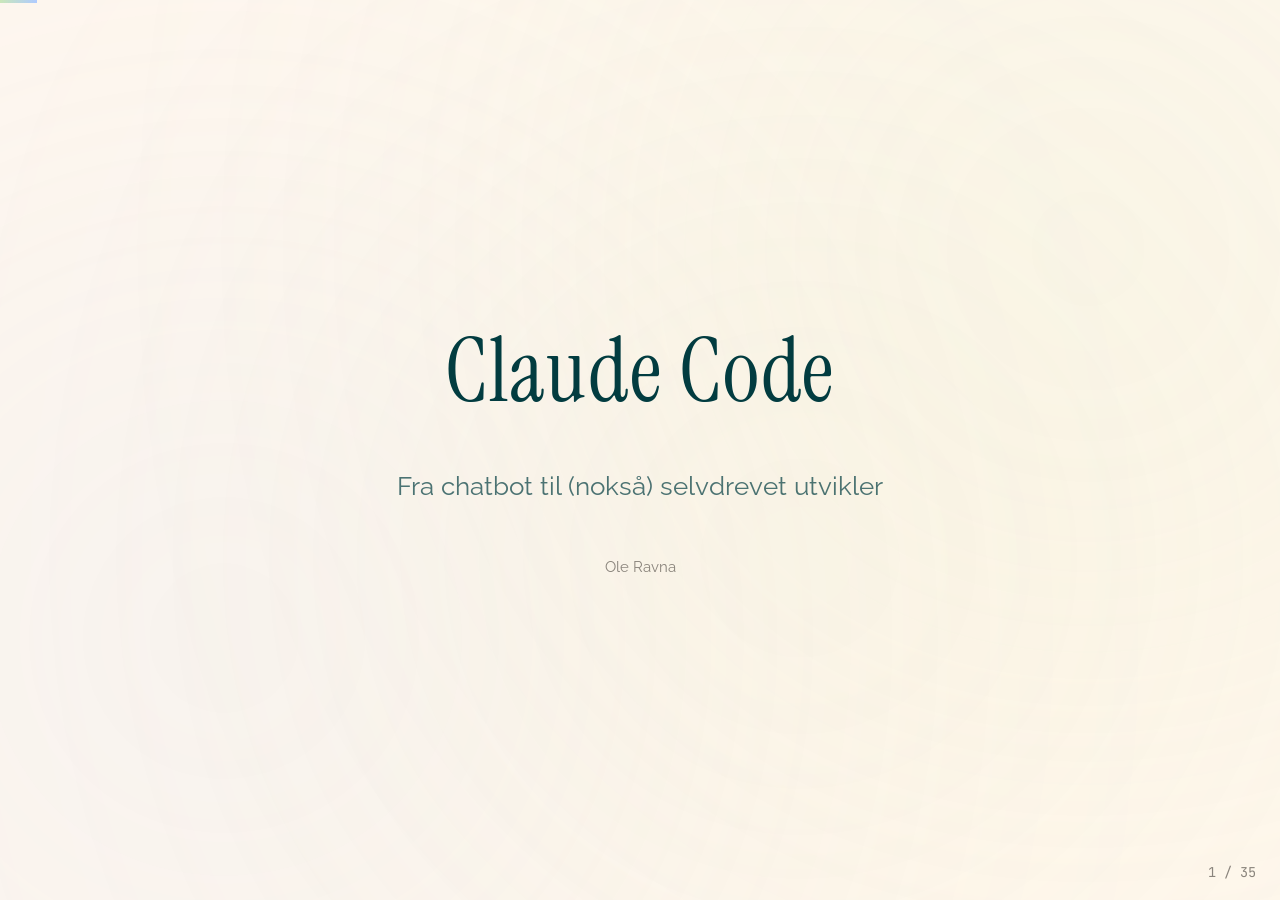
==== commit 4b853652: "Fix hash navigation transitions and improve Lisa slide - Use goTo() for URL hash init to preserve tr" ====
--- a/slides.html
+++ b/slides.html
@@ -3,7 +3,7 @@
 <head>
 <meta charset="UTF-8">
 <meta name="viewport" content="width=device-width, initial-scale=1.0">
-<title>Claude Code — Fra chatbot til byggeblokk</title>
+<title>Claude Code — Fra chatbot til (nokså) selvdrevet utvikler</title>
 <link rel="preconnect" href="https://fonts.googleapis.com">
 <link rel="preconnect" href="https://fonts.gstatic.com" crossorigin>
 <link href="https://fonts.googleapis.com/css2?family=Instrument+Serif:wght@400;700&family=JetBrains+Mono:wght@400;500&family=Raleway:wght@400;500;600&display=swap" rel="stylesheet">
@@ -428,13 +428,24 @@
      ════════════════════════════════════════════ -->
 
 <!-- Slide 1: Title -->
-<div class="slide active" data-notes="Introduser deg: Ole Ravna, konsulent i Webstep, grunder av Evenly. Tema i dag: Claude Code — ikke bare en chatbot, men en byggeblokk for automatisering.">
+<div class="slide active" data-notes="Introduser deg: Ole Ravna, konsulent i Webstep, grunder av Evenly. Tema i dag: Claude Code — ikke bare en chatbot, men en (nokså) selvdrevet utvikler for automatisering.">
   <h1 style="font-size:clamp(3rem,7vw,5.5rem)">Claude Code</h1>
-  <p class="subtitle">Fra chatbot til byggeblokk</p>
+  <p class="subtitle">Fra chatbot til (nokså) selvdrevet utvikler</p>
   <p class="muted" style="margin-top:2rem">Ole Ravna</p>
 </div>
 
-<!-- Slide 2: Hva er Claude Code? -->
+<!-- Slide 2: Disclaimer -->
+<div class="slide" data-notes="Viktig forebehold: hele presentasjonen er et eksperiment i AI-generert innhold.">
+  <div style="display:flex;flex-direction:column;align-items:center;justify-content:center;gap:2rem;height:100%">
+    <img src="disclaimer.png" alt="AI eksperiment" style="max-width:600px;width:90%;border-radius:12px;box-shadow:0 8px 24px rgba(0,0,0,0.15)">
+    <p style="font-size:clamp(1.1rem,2.5vw,1.6rem);text-align:center;max-width:800px;line-height:1.6">
+      <span class="badge badge-mint">Forebehold</span>: hele denne presentasjonen er et eksperiment i AI.<br>
+      Alle slidene er laget i ren HTML med ren vibing.
+    </p>
+  </div>
+</div>
+
+<!-- Slide 3: Hva er Claude Code? -->
 <div class="slide" data-notes="Claude Code er Anthropics offisielle CLI-verktøy. Det er en agentic coding-agent som kjører i terminalen med full tilgang til filsystemet. Den kan lese, skrive, kjøre kommandoer og ta beslutninger autonomt.">
   <h2>Hva er Claude Code?</h2>
   <p style="margin-bottom:1.5rem">En AI-agent i terminalen med full tilgang til filsystemet ditt.</p>
@@ -563,29 +574,24 @@
       </div>
     </div>
     <div>
-      <div class="terminal small">
+      <div class="terminal small" style="max-width:none">
         <div class="terminal-bar">
           <div class="terminal-dot red"></div>
           <div class="terminal-dot yellow"></div>
           <div class="terminal-dot green"></div>
           <span class="terminal-title">CLAUDE.md</span>
         </div>
-        <div class="terminal-body">
+        <div class="terminal-body" style="white-space:pre">
 <span class="comment"># Code Style</span>
-<br>
-<br>Never use fully qualified class
-<br>names - always use imports
-<br>
-<br><span class="error">❌ BAD:</span>
-<br><span class="keyword">val</span> event = <span class="muted">no.evenly</span>
-<br><span class="muted">&nbsp;&nbsp;.domain.events.</span>
-<br><span class="muted">&nbsp;&nbsp;</span>PortfolioCreatedEvent()
-<br>
-<br><span class="success">✅ GOOD:</span>
-<br><span class="keyword">import</span> no.evenly.domain
-<br>&nbsp;&nbsp;.events.PortfolioCreatedEvent
-<br><span class="keyword">val</span> event =
-<br>&nbsp;&nbsp;PortfolioCreatedEvent()
+
+Never use fully qualified class names - always use imports
+
+<span class="error">❌ BAD:</span>
+<span class="keyword">val</span> event = <span class="muted">no.evenly.domain.events.</span>PortfolioCreatedEvent()
+
+<span class="success">✅ GOOD:</span>
+<span class="keyword">import</span> no.evenly.domain.events.PortfolioCreatedEvent
+<span class="keyword">val</span> event = PortfolioCreatedEvent()
         </div>
       </div>
     </div>
@@ -596,25 +602,25 @@
 <div class="slide" data-notes="Custom agents er slash-commands du definerer selv i .claude/agents/. Hver agent har sin egen systemmelding og verktøy. Perfekt for repetitive oppgaver som code review eller testgenerering.">
   <h2>Custom Agents</h2>
   <p style="margin-bottom:1rem">Egendefinerte slash-commands i <span class="badge badge-mint">.claude/agents/</span></p>
-  <div class="terminal small">
+  <div class="terminal small" style="max-width:800px">
     <div class="terminal-bar">
       <div class="terminal-dot red"></div>
       <div class="terminal-dot yellow"></div>
       <div class="terminal-dot green"></div>
       <span class="terminal-title">.claude/agents/review.md</span>
     </div>
-    <div class="terminal-body">
+    <div class="terminal-body" style="white-space:pre">
 <span class="comment"># Code Review Agent</span>
-<br>
-<br>Du er en senior code reviewer.
-<br>
-<br>Sjekk alltid:
-<br>1. Typesikkerhet og null-håndtering
-<br>2. Testdekning for nye funksjoner
-<br>3. Ytelse og N+1 queries
-<br>4. Sikkerhetsproblemer (OWASP Top 10)
-<br>
-<br>Gi output som en liste med funn.
+
+Du er en senior code reviewer.
+
+Sjekk alltid:
+1. Typesikkerhet og null-håndtering
+2. Testdekning for nye funksjoner
+3. Ytelse og N+1 queries
+4. Sikkerhetsproblemer (OWASP Top 10)
+
+Gi output som en liste med funn.
     </div>
   </div>
   <p class="muted" style="margin-top:0.8rem">Bruk: <span class="badge badge-mint">/review</span> i Claude Code</p>
@@ -626,21 +632,22 @@
   <p style="margin-bottom:1.5rem">Gjenbrukbar kontekst &mdash; pakket domenekunnskap.</p>
   <div class="two-col">
     <div>
-      <div class="terminal small">
+      <div class="terminal small" style="max-width:none">
         <div class="terminal-bar">
           <div class="terminal-dot red"></div>
           <div class="terminal-dot yellow"></div>
           <div class="terminal-dot green"></div>
           <span class="terminal-title">.claude/skills/review-ticket/SKILL.md</span>
         </div>
-        <div class="terminal-body">
+        <div class="terminal-body" style="white-space:pre">
 <span class="comment"># /review-ticket</span>
-<br>
-<br>Hent ticket fra Linear via MCP.
-<br>Analyser om beskrivelsen matcher koden.
-<br>Foreslå implementasjonssteg.
-<br>
-<br>Bruk: <span class="string">/review-ticket ENG-123</span>
+
+Hent ticket fra Linear via MCP.
+Hent relevant dokumentasjon fra kjente kilder.
+Analyser om beskrivelsen matcher koden.
+Foreslå implementasjonssteg.
+
+Bruk: <span class="string">/review-ticket ENG-123</span>
         </div>
       </div>
     </div>
@@ -670,14 +677,14 @@
 {
 <br>  <span class="string">"plugins"</span>: [
 <br>    <span class="string">"@anthropic/plugin-playwright"</span>,
-<br>    <span class="string">"@anthropic/plugin-jupyter"</span>
+<br>    <span class="string">"@anthropic/plugin-frontend-design"</span>
 <br>  ]
 <br>}
     </div>
   </div>
   <ul style="margin-top:1rem">
     <li>Browser-testing med Playwright</li>
-    <li>Jupyter notebook-redigering</li>
+    <li>Generering av frontend-design</li>
     <li>Community-plugins via npm</li>
   </ul>
 </div>
@@ -778,7 +785,7 @@
      ════════════════════════════════════════════ -->
 
 <!-- Slide 13: Section title -->
-<div class="slide section-title" data-notes="Nå kommer vi til det som virkelig er game-changer: headless mode. Dette er det som gjør Claude Code til en byggeblokk, ikke bare et interaktivt verktøy.">
+<div class="slide section-title" data-notes="Nå kommer vi til det som virkelig er game-changer: headless mode. Dette er det som gjør Claude Code til en (nokså) selvdrevet utvikler, ikke bare et interaktivt verktøy.">
   <h1>Automatisering<br>med headless mode</h1>
 </div>
 
@@ -882,7 +889,7 @@
 </div>
 
 <!-- Slide 17: Structured output example with output -->
-<div class="slide" data-notes="Strukturert output gjør Claude til en byggeblokk. Du definerer et JSON-schema, og Claude returnerer alltid data i det formatet. Perfekt for pipelines og automatisering.">
+<div class="slide" data-notes="Strukturert output gjør Claude til en (nokså) selvdrevet utvikler. Du definerer et JSON-schema, og Claude returnerer alltid data i det formatet. Perfekt for pipelines og automatisering.">
   <h2>Strukturert output</h2>
   <div class="two-col" style="margin-top:1rem;grid-template-columns:1.5fr 1fr">
     <div>
@@ -968,7 +975,7 @@
 </div>
 
 <!-- Slide 21: Harness concept -->
-<div class="slide" data-notes="Et harness er scriptet ditt rundt Claude. Det henter oppgaven, bygger prompten, kjører Claude, parser output, validerer, og prøver på nytt om nødvendig. Du eier logikken — Claude er bare en byggeblokk.">
+<div class="slide" data-notes="Et harness er scriptet ditt rundt Claude. Det henter oppgaven, bygger prompten, kjører Claude, parser output, validerer, og prøver på nytt om nødvendig. Du eier logikken — Claude er bare en (nokså) selvdrevet utvikler.">
   <h2>Harness-konseptet</h2>
   <p style="margin-bottom:1rem">Din logikk rundt Claude &mdash; du eier flyten.</p>
   <div class="flow">
@@ -1035,56 +1042,7 @@
 </div>
 
 <!-- ════════════════════════════════════════════
-     DEL 4: REMOTE (23-25)
-     ════════════════════════════════════════════ -->
-
-<!-- Slide 23: Section title -->
-<div class="slide section-title" data-notes="Claude Code kan også kjøres remote — på Anthropics infrastruktur. La oss se på hva det betyr.">
-  <h1>Remote bruk</h1>
-</div>
-
-<!-- Slide 24: --remote -->
-<div class="slide" data-notes="Med --remote kjører Claude på Anthropics servere. Du trenger ikke lokal maskin. Session-id lar deg gjenoppta en sesjon senere. Perfekt for lange oppgaver du vil kjøre i bakgrunnen.">
-  <h2>--remote</h2>
-  <p style="margin-bottom:1rem">Kjør Claude på Anthropics infrastruktur.</p>
-  <div class="terminal">
-    <div class="terminal-bar">
-      <div class="terminal-dot red"></div>
-      <div class="terminal-dot yellow"></div>
-      <div class="terminal-dot green"></div>
-      <span class="terminal-title">Terminal</span>
-    </div>
-    <div class="terminal-body">
-<span class="comment"># Start remote sesjon</span>
-<br><span class="prompt">$</span> claude <span class="flag">--remote</span> <span class="string">"Refaktorer hele auth-modulen"</span>
-<br>
-<br><span class="comment"># Gjenoppta sesjon</span>
-<br><span class="prompt">$</span> claude <span class="flag">--resume</span> <span class="string">abc123</span>
-<br>
-<br><span class="comment"># Fra CI/CD</span>
-<br><span class="prompt">$</span> claude <span class="flag">--remote</span> \
-<br>    <span class="flag">--max-turns</span> 50 \
-<br>    <span class="string">"Implementer feature X basert på spec.md"</span>
-    </div>
-  </div>
-</div>
-
-<!-- Slide 25: Limitations -->
-<div class="slide bg-soft" data-notes="Men remote har begrensninger: ingen tilgang til lokalt filsystem, begrenset MCP-støtte, sesjoner har begrenset levetid, og det er avhengig av nettverkstilgang. Vurder trade-offs.">
-  <h2>Begrensninger</h2>
-  <p style="margin-bottom:1.5rem">Ærlig om trade-offs.</p>
-  <ul style="max-width:650px">
-    <li>Ingen tilgang til lokalt filsystem</li>
-    <li>Begrenset MCP-støtte</li>
-    <li>Sesjoner har begrenset levetid</li>
-    <li>Avhengig av nettverkstilgang</li>
-    <li>Kan ikke kjøre lokale verktøy (Docker, etc.)</li>
-  </ul>
-  <p class="muted" style="margin-top:1.5rem">Bruk remote for isolerte, selvstendige oppgaver &mdash; ikke for lokal utvikling.</p>
-</div>
-
-<!-- ════════════════════════════════════════════
-     DEL 5: PROBLEMS (26-29)
+     DEL 4: PROBLEMS (22-25)
      ════════════════════════════════════════════ -->
 
 <!-- Slide 26: Section title -->
@@ -1168,84 +1126,86 @@
 
 <!-- Slide 30: Section title -->
 <div class="slide section-title" data-notes="Men vi har en løsning. Og den er inspirert av en uventet kilde.">
-  <h1>Løsningen</h1>
+  <h1>Selvstendige agenter<br><span style="font-size:0.5em;opacity:0.6">— løsningen</span></h1>
 </div>
 
 <!-- Slide 31: Ralph-loopen -->
 <div class="slide" data-notes="Ralph-loopen: inspiert av Ralph Wiggum. Ideen er enkel — ikke mål AI på første forsøk, mål konvergens over tid. Design for iterasjon, ikke perfeksjon. Korte loops med validering.">
   <h2>Ralph-loopen</h2>
-  <p class="subtitle" style="font-style:italic">"I'm helping!"</p>
-  <p style="margin-bottom:1.5rem;max-width:700px">
-    Design for iterasjon, ikke perfeksjon.<br>
-    Korte loops med ekstern validering.
-  </p>
-  <svg viewBox="0 0 640 220" style="width:100%;max-width:700px;margin:0.8rem auto;display:block" xmlns="http://www.w3.org/2000/svg">
-    <!-- Forsøk box -->
-    <rect x="20" y="30" width="130" height="60" rx="10" fill="#023c40"/>
-    <text x="85" y="56" text-anchor="middle" fill="#cae7b9" font-family="'Raleway',sans-serif" font-size="14" font-weight="600">Forsøk</text>
-    <text x="85" y="76" text-anchor="middle" fill="rgba(255,247,238,0.5)" font-family="'JetBrains Mono',monospace" font-size="11">#N</text>
-    <!-- Arrow to Valider -->
-    <path d="M150 60 H200" stroke="#d4cec6" stroke-width="2"/>
-    <polygon points="197,55 208,60 197,65" fill="#d4cec6"/>
-    <!-- Valider box -->
-    <rect x="210" y="30" width="130" height="60" rx="10" fill="#f3de8a"/>
-    <text x="275" y="56" text-anchor="middle" fill="#023c40" font-family="'Raleway',sans-serif" font-size="14" font-weight="600">Valider</text>
-    <text x="275" y="76" text-anchor="middle" fill="#023c40" font-family="'Raleway',sans-serif" font-size="11" opacity="0.6">(tester)</text>
-    <!-- Arrow to Lær -->
-    <path d="M340 50 H385" stroke="#d4cec6" stroke-width="2"/>
-    <polygon points="382,45 393,50 382,55" fill="#d4cec6"/>
-    <text x="363" y="42" text-anchor="middle" fill="#d4cec6" font-family="'Raleway',sans-serif" font-size="10">Feil?</text>
-    <!-- Lær box -->
-    <rect x="395" y="30" width="110" height="60" rx="10" fill="#afcbff"/>
-    <text x="450" y="56" text-anchor="middle" fill="#023c40" font-family="'Raleway',sans-serif" font-size="14" font-weight="600">Lær</text>
-    <text x="450" y="76" text-anchor="middle" fill="#023c40" font-family="'Raleway',sans-serif" font-size="11" opacity="0.6">(juster)</text>
-    <!-- Loop back arrow -->
-    <path d="M450 90 V130 C450 155 420 155 85 155 C50 155 50 140 50 120 V90" stroke="#cae7b9" stroke-width="2" fill="none" stroke-dasharray="6 3" opacity="0.6"/>
-    <polygon points="45,93 50,82 55,93" fill="#cae7b9" opacity="0.6"/>
-    <!-- Arrow to Lever -->
-    <path d="M340 70 H385 Q393 70 393 78 V120 H540" stroke="#cae7b9" stroke-width="2" fill="none" opacity="0" />
-    <!-- OK path from Valider -->
-    <path d="M275 90 V140 H520" stroke="#cae7b9" stroke-width="2.5" fill="none"/>
-    <polygon points="517,135 528,140 517,145" fill="#cae7b9"/>
-    <text x="275" y="120" text-anchor="middle" fill="#cae7b9" font-family="'Raleway',sans-serif" font-size="10">OK!</text>
-    <!-- Lever box -->
-    <rect x="530" y="118" width="100" height="44" rx="10" fill="#cae7b9"/>
-    <text x="580" y="146" text-anchor="middle" fill="#023c40" font-family="'Raleway',sans-serif" font-size="14" font-weight="600">Lever!</text>
-  </svg>
-  <p style="margin-top:1rem;font-style:italic;opacity:0.8">Ikke mål AI på første forsøk &mdash; mål konvergens over tid.</p>
+  <p class="subtitle" style="font-style:italic;margin-bottom:1rem">"I'm helping!" — Design for iterasjon, ikke perfeksjon.</p>
+  <div class="two-col" style="grid-template-columns:1.3fr 1fr;align-items:start;gap:2rem">
+    <div>
+      <svg viewBox="0 -45 300 200" style="width:100%;max-width:360px;display:block" xmlns="http://www.w3.org/2000/svg">
+        <!-- Forsøk box -->
+        <rect x="10" y="10" width="100" height="50" rx="8" fill="#023c40" stroke="#0a5c63" stroke-width="2"/>
+        <text x="60" y="40" text-anchor="middle" fill="#fff" font-family="'Raleway',sans-serif" font-size="13" font-weight="600">Forsøk #N</text>
+        <!-- Arrow to Valider -->
+        <path d="M110 35 H150" stroke="#023c40" stroke-width="3"/>
+        <polygon points="147,28 162,35 147,42" fill="#023c40"/>
+        <!-- Valider box -->
+        <rect x="165" y="10" width="100" height="50" rx="8" fill="#f3de8a" stroke="#d4b82e" stroke-width="2"/>
+        <text x="215" y="40" text-anchor="middle" fill="#023c40" font-family="'Raleway',sans-serif" font-size="13" font-weight="600">Valider</text>
+        <!-- Loop back arrow (Feil) - goes above -->
+        <path d="M215 10 Q215 -15 145 -15 Q60 -15 60 10" stroke="#c0392b" stroke-width="3" fill="none"/>
+        <polygon points="53,7 60,22 67,7" fill="#c0392b"/>
+        <text x="145" y="-25" text-anchor="middle" fill="#c0392b" font-family="'Raleway',sans-serif" font-size="11" font-weight="600">Feil → Retry</text>
+        <!-- OK arrow down -->
+        <path d="M215 60 V95" stroke="#27ae60" stroke-width="3"/>
+        <polygon points="208,92 215,107 222,92" fill="#27ae60"/>
+        <text x="240" y="82" fill="#27ae60" font-family="'Raleway',sans-serif" font-size="11" font-weight="600">OK!</text>
+        <!-- Lever box -->
+        <rect x="165" y="110" width="100" height="40" rx="8" fill="#27ae60" stroke="#1e8449" stroke-width="2"/>
+        <text x="215" y="135" text-anchor="middle" fill="#fff" font-family="'Raleway',sans-serif" font-size="13" font-weight="600">Lever!</text>
+      </svg>
+    </div>
+    <div>
+      <div class="terminal small">
+        <div class="terminal-bar">
+          <div class="terminal-dot red"></div>
+          <div class="terminal-dot yellow"></div>
+          <div class="terminal-dot green"></div>
+        </div>
+        <div class="terminal-body">
+<span class="prompt">$</span> <span class="flag">while</span> ! ./gradlew test; <span class="flag">do</span>
+<br>    cat prompt.md | claude <span class="flag">-p</span>
+<br>  <span class="flag">done</span>
+        </div>
+      </div>
+      <p class="muted" style="margin-top:0.5rem;font-size:0.85rem">Kjør til testene passerer.</p>
+    </div>
+  </div>
 </div>
 
 <!-- Slide 32: ATDD approach -->
-<div class="slide" data-notes="Acceptance Test Driven Development: testene definerer objektivt hva 'ferdig' betyr. Stop-hooks avbryter Claude når noe går galt. Ekstern validering i hver iterasjon.">
-  <h2>ATDD &mdash; tester som sannhet</h2>
-  <p style="margin-bottom:1rem">Tester definerer objektivt hva "ferdig" betyr.</p>
+<div class="slide" data-notes="Acceptance Test Driven Development: tickets i Linear definerer planen. Raskere å iterere og validere tickets enn å validere all kode. Vi bruker /review-ticket skill til dette.">
+  <h2>ATDD &mdash; Acceptance Test Driven Development</h2>
+  <p style="margin-bottom:1rem">Raskere å iterere på tickets i Linear og validere <em>planen</em> enn å validere all kode.</p>
+  <p style="margin-bottom:1rem">Vi bruker <span class="badge badge-mint">/review-ticket</span> skill.</p>
   <div class="terminal small">
     <div class="terminal-bar">
       <div class="terminal-dot red"></div>
       <div class="terminal-dot yellow"></div>
       <div class="terminal-dot green"></div>
-      <span class="terminal-title">settings.json</span>
-    </div>
-    <div class="terminal-body">
-{
-<br>  <span class="string">"hooks"</span>: {
-<br>    <span class="string">"stop"</span>: [{
-<br>      <span class="string">"command"</span>: <span class="string">"npm test"</span>,
-<br>      <span class="string">"blocking"</span>: <span class="keyword">true</span>
-<br>    }]
-<br>  }
-<br>}
-    </div>
-  </div>
-  <ul style="margin-top:1rem">
-    <li>Claude stopper &rarr; hook kjører tester</li>
-    <li>Tester feiler &rarr; resultat mates tilbake</li>
-    <li>Claude itererer til testene er grønne</li>
-  </ul>
+      <span class="terminal-title">Linear</span>
+    </div>
+    <div class="terminal-body" style="font-size:0.85em">
+<span class="comment"># Title: Implement user auth</span>
+<br>
+<br><span class="keyword">Acceptance criteria:</span>
+<br>- [ ] Login endpoint returns JWT token
+<br>- [ ] Token expires after 24h
+<br>- [ ] Refresh token flow works
+<br>- [ ] Failed login returns 401
+<br>
+<br><span class="keyword">Tech notes:</span>
+<br>Use bcrypt for password hashing
+    </div>
+  </div>
+  <p class="muted" style="margin-top:0.8rem">Valider <em>planen</em> i Linear før full implementasjon.</p>
 </div>
 
 <!-- Slide 33: Lisa intro -->
-<div class="slide" data-notes="Lisa er vårt verktøy for å implementere Ralph-loopen. Navnet: Looping Implementor Saving Assumptions. En kommando: lisa ENG-123, og den gjør resten.">
+<div class="slide" data-notes="Lisa ble bygget for Evenly. Hva om backloggen implementerte seg selv? Tar Ralph-loopen til neste nivå: en langlevende agent som aldri mister kontekst.">
   <h2>Lisa</h2>
   <p class="subtitle">Looping Implementor Saving Assumptions</p>
   <div class="terminal" style="margin-top:1.5rem">
@@ -1260,70 +1220,77 @@
     </div>
   </div>
   <p style="margin-top:1.5rem;max-width:600px">
-    En kommando. Henter oppgaven, implementerer, validerer, logger beslutninger, leverer.
+    Autonom ticket-implementering. Mister aldri kontekst, vedlikeholder state på tvers av sesjoner.
   </p>
 </div>
 
 <!-- Slide 34: Lisa architecture -->
-<div class="slide" data-notes="Lisa har tre faser: PRE-WORK henter kontekst og skriver tester. WORK LOOP implementerer i korte iterasjoner med validering. POST-WORK committer, logger og oppdaterer Linear.">
+<div class="slide" data-notes="Lisa har tre faser. PRE-WORK: hent ticket, opprett branch, planlegg 5-20 steg. WORK LOOP: velg steg, implementer, test/review, commit, lagre state. POST-WORK: konklusjon, review guide, oppdater Linear.">
   <h2>Lisa &mdash; arkitektur</h2>
-  <svg viewBox="0 0 740 320" style="width:100%;max-width:800px;margin:0.8rem auto;display:block" xmlns="http://www.w3.org/2000/svg">
+  <svg viewBox="0 0 740 340" style="width:100%;max-width:800px;margin:0.8rem auto;display:block" xmlns="http://www.w3.org/2000/svg">
     <!-- Phase labels -->
     <text x="100" y="20" text-anchor="middle" fill="#cae7b9" font-family="'JetBrains Mono',monospace" font-size="13" font-weight="600">PRE-WORK</text>
     <text x="370" y="20" text-anchor="middle" fill="#afcbff" font-family="'JetBrains Mono',monospace" font-size="13" font-weight="600">WORK LOOP</text>
     <text x="630" y="20" text-anchor="middle" fill="#f3de8a" font-family="'JetBrains Mono',monospace" font-size="13" font-weight="600">POST-WORK</text>
     <!-- Phase dividers -->
-    <line x1="230" y1="10" x2="230" y2="310" stroke="#d4cec6" stroke-width="1" stroke-dasharray="4 3" opacity="0.3"/>
-    <line x1="510" y1="10" x2="510" y2="310" stroke="#d4cec6" stroke-width="1" stroke-dasharray="4 3" opacity="0.3"/>
+    <line x1="200" y1="10" x2="200" y2="330" stroke="#d4cec6" stroke-width="1" stroke-dasharray="4 3" opacity="0.3"/>
+    <line x1="520" y1="10" x2="520" y2="330" stroke="#d4cec6" stroke-width="1" stroke-dasharray="4 3" opacity="0.3"/>
     <!-- PRE-WORK boxes -->
-    <rect x="25" y="40" width="150" height="40" rx="8" fill="#023c40"/>
-    <text x="100" y="65" text-anchor="middle" fill="#cae7b9" font-family="'Raleway',sans-serif" font-size="12">Hent Linear-issue</text>
-    <path d="M100 80 V95" stroke="#cae7b9" stroke-width="1.5" opacity="0.5"/>
-    <polygon points="96,93 100,101 104,93" fill="#cae7b9" opacity="0.5"/>
-    <rect x="25" y="105" width="150" height="40" rx="8" fill="#023c40"/>
-    <text x="100" y="130" text-anchor="middle" fill="#cae7b9" font-family="'Raleway',sans-serif" font-size="12">Les kode &amp; kontekst</text>
-    <path d="M100 145 V160" stroke="#cae7b9" stroke-width="1.5" opacity="0.5"/>
-    <polygon points="96,158 100,166 104,158" fill="#cae7b9" opacity="0.5"/>
-    <rect x="25" y="170" width="150" height="40" rx="8" fill="#023c40"/>
-    <text x="100" y="195" text-anchor="middle" fill="#cae7b9" font-family="'Raleway',sans-serif" font-size="12">Skriv acc-tester</text>
+    <rect x="25" y="40" width="150" height="36" rx="8" fill="#023c40"/>
+    <text x="100" y="63" text-anchor="middle" fill="#cae7b9" font-family="'Raleway',sans-serif" font-size="12">Hent ticket</text>
+    <path d="M100 76 V90" stroke="#cae7b9" stroke-width="1.5" opacity="0.5"/>
+    <polygon points="96,88 100,96 104,88" fill="#cae7b9" opacity="0.5"/>
+    <rect x="25" y="100" width="150" height="36" rx="8" fill="#023c40"/>
+    <text x="100" y="123" text-anchor="middle" fill="#cae7b9" font-family="'Raleway',sans-serif" font-size="12">Opprett branch</text>
+    <path d="M100 136 V150" stroke="#cae7b9" stroke-width="1.5" opacity="0.5"/>
+    <polygon points="96,148 100,156 104,148" fill="#cae7b9" opacity="0.5"/>
+    <rect x="25" y="160" width="150" height="36" rx="8" fill="#023c40"/>
+    <text x="100" y="183" text-anchor="middle" fill="#cae7b9" font-family="'Raleway',sans-serif" font-size="12">Plan 5-20 steps</text>
     <!-- Arrow to WORK LOOP -->
-    <path d="M175 190 H270" stroke="#cae7b9" stroke-width="2"/>
-    <polygon points="267,185 278,190 267,195" fill="#cae7b9"/>
-    <!-- WORK LOOP boxes -->
-    <rect x="280" y="60" width="160" height="40" rx="8" fill="#023c40"/>
-    <text x="360" y="85" text-anchor="middle" fill="#afcbff" font-family="'Raleway',sans-serif" font-size="12">Implementer</text>
-    <path d="M360 100 V115" stroke="#afcbff" stroke-width="1.5" opacity="0.5"/>
-    <polygon points="356,113 360,121 364,113" fill="#afcbff" opacity="0.5"/>
-    <rect x="280" y="125" width="160" height="40" rx="8" fill="#023c40"/>
-    <text x="360" y="150" text-anchor="middle" fill="#afcbff" font-family="'Raleway',sans-serif" font-size="12">Kjør tester</text>
-    <!-- Fail loop back -->
-    <path d="M440 145 H470 V50 H360 V60" stroke="#f3de8a" stroke-width="1.5" fill="none" stroke-dasharray="5 3" opacity="0.5"/>
-    <polygon points="356,63 360,53 364,63" fill="#f3de8a" opacity="0.5"/>
-    <text x="480" y="95" fill="#f3de8a" font-family="'Raleway',sans-serif" font-size="10" opacity="0.7">Nei</text>
-    <!-- Pass arrow down -->
-    <path d="M360 165 V180" stroke="#cae7b9" stroke-width="1.5" opacity="0.5"/>
-    <polygon points="356,178 360,186 364,178" fill="#cae7b9" opacity="0.5"/>
-    <text x="345" y="178" text-anchor="end" fill="#cae7b9" font-family="'Raleway',sans-serif" font-size="10">Ja</text>
-    <rect x="280" y="190" width="160" height="34" rx="8" fill="#cae7b9"/>
-    <text x="360" y="212" text-anchor="middle" fill="#023c40" font-family="'Raleway',sans-serif" font-size="12" font-weight="600">Ferdig!</text>
+    <path d="M175 178 H225" stroke="#cae7b9" stroke-width="2"/>
+    <polygon points="222,173 233,178 222,183" fill="#cae7b9"/>
+    <!-- WORK LOOP - circular arrangement -->
+    <rect x="240" y="45" width="130" height="32" rx="8" fill="#023c40"/>
+    <text x="305" y="66" text-anchor="middle" fill="#afcbff" font-family="'Raleway',sans-serif" font-size="11">1. Velg step</text>
+    <rect x="380" y="85" width="130" height="32" rx="8" fill="#023c40"/>
+    <text x="445" y="106" text-anchor="middle" fill="#afcbff" font-family="'Raleway',sans-serif" font-size="11">2. Implementer</text>
+    <rect x="380" y="145" width="130" height="32" rx="8" fill="#023c40"/>
+    <text x="445" y="166" text-anchor="middle" fill="#afcbff" font-family="'Raleway',sans-serif" font-size="11">3. Test → Review</text>
+    <rect x="380" y="205" width="130" height="32" rx="8" fill="#023c40"/>
+    <text x="445" y="226" text-anchor="middle" fill="#afcbff" font-family="'Raleway',sans-serif" font-size="11">4. Commit</text>
+    <rect x="240" y="245" width="130" height="32" rx="8" fill="#023c40"/>
+    <text x="305" y="266" text-anchor="middle" fill="#afcbff" font-family="'Raleway',sans-serif" font-size="11">5. Lagre state</text>
+    <!-- Loop arrows -->
+    <!-- Step 1 → Step 2 (curve down-right) -->
+    <path d="M370 61 Q400 61 400 85" stroke="#afcbff" stroke-width="1.5" fill="none" opacity="0.6"/>
+    <polygon points="396,82 400,92 404,82" fill="#afcbff" opacity="0.6"/>
+    <!-- Step 2 → Step 3 -->
+    <path d="M445 117 V138" stroke="#afcbff" stroke-width="1.5" opacity="0.6"/>
+    <polygon points="441,135 445,145 449,135" fill="#afcbff" opacity="0.6"/>
+    <!-- Step 3 → Step 4 -->
+    <path d="M445 177 V198" stroke="#afcbff" stroke-width="1.5" opacity="0.6"/>
+    <polygon points="441,195 445,205 449,195" fill="#afcbff" opacity="0.6"/>
+    <!-- Step 4 → Step 5 (curve down-left) -->
+    <path d="M380 221 Q350 221 350 245" stroke="#afcbff" stroke-width="1.5" fill="none" opacity="0.6"/>
+    <polygon points="346,242 350,252 354,242" fill="#afcbff" opacity="0.6"/>
+    <!-- Loop back arrow (from state back to step) -->
+    <path d="M240 261 H220 V61 H240" stroke="#afcbff" stroke-width="2" fill="none" stroke-dasharray="5 3" opacity="0.7"/>
+    <polygon points="237,56 248,61 237,66" fill="#afcbff" opacity="0.7"/>
+    <text x="210" y="160" fill="#afcbff" font-family="'Raleway',sans-serif" font-size="9" opacity="0.8" text-anchor="middle" transform="rotate(-90 210,160)">neste step</text>
     <!-- Arrow to POST-WORK -->
-    <path d="M440 207 H540" stroke="#f3de8a" stroke-width="2"/>
-    <polygon points="537,202 548,207 537,212" fill="#f3de8a"/>
+    <path d="M510 155 H540" stroke="#f3de8a" stroke-width="2"/>
+    <polygon points="537,150 548,155 537,160" fill="#f3de8a"/>
     <!-- POST-WORK boxes -->
-    <rect x="550" y="55" width="155" height="36" rx="8" fill="#023c40"/>
-    <text x="628" y="78" text-anchor="middle" fill="#f3de8a" font-family="'Raleway',sans-serif" font-size="12">Commit + push</text>
-    <path d="M628 91 V105" stroke="#f3de8a" stroke-width="1.5" opacity="0.5"/>
-    <polygon points="624,103 628,111 632,103" fill="#f3de8a" opacity="0.5"/>
-    <rect x="550" y="115" width="155" height="36" rx="8" fill="#023c40"/>
-    <text x="628" y="138" text-anchor="middle" fill="#f3de8a" font-family="'Raleway',sans-serif" font-size="12">Opprett PR</text>
-    <path d="M628 151 V165" stroke="#f3de8a" stroke-width="1.5" opacity="0.5"/>
-    <polygon points="624,163 628,171 632,163" fill="#f3de8a" opacity="0.5"/>
-    <rect x="550" y="175" width="155" height="36" rx="8" fill="#023c40"/>
-    <text x="628" y="198" text-anchor="middle" fill="#f3de8a" font-family="'Raleway',sans-serif" font-size="12">Oppdater Linear</text>
-    <path d="M628 211 V225" stroke="#f3de8a" stroke-width="1.5" opacity="0.5"/>
-    <polygon points="624,223 628,231 632,223" fill="#f3de8a" opacity="0.5"/>
-    <rect x="550" y="235" width="155" height="36" rx="8" fill="#023c40"/>
-    <text x="628" y="258" text-anchor="middle" fill="#f3de8a" font-family="'Raleway',sans-serif" font-size="12">Logg assumptions</text>
+    <rect x="555" y="55" width="155" height="36" rx="8" fill="#023c40"/>
+    <text x="632" y="78" text-anchor="middle" fill="#f3de8a" font-family="'Raleway',sans-serif" font-size="12">Konklusjon</text>
+    <path d="M632 91 V110" stroke="#f3de8a" stroke-width="1.5" opacity="0.5"/>
+    <polygon points="628,108 632,116 636,108" fill="#f3de8a" opacity="0.5"/>
+    <rect x="555" y="120" width="155" height="36" rx="8" fill="#023c40"/>
+    <text x="632" y="143" text-anchor="middle" fill="#f3de8a" font-family="'Raleway',sans-serif" font-size="12">Review guide</text>
+    <path d="M632 156 V175" stroke="#f3de8a" stroke-width="1.5" opacity="0.5"/>
+    <polygon points="628,173 632,181 636,173" fill="#f3de8a" opacity="0.5"/>
+    <rect x="555" y="185" width="155" height="36" rx="8" fill="#023c40"/>
+    <text x="632" y="208" text-anchor="middle" fill="#f3de8a" font-family="'Raleway',sans-serif" font-size="12">Oppdater Linear</text>
   </svg>
 </div>
 
@@ -1364,44 +1331,76 @@
           <span class="terminal-title">git log</span>
         </div>
         <div class="terminal-body" style="font-size:clamp(0.6rem,0.85vw,0.75rem)">
-<span class="string">feat: add rate limiting</span>
-<br>
-<br>Implements ENG-123
-<br>
-<br><span class="comment">Assumption-P.1:</span> Using existing
-<br>  auth module
-<br><span class="comment">Assumption-1.1:</span> express-rate-limit
-<br>  for middleware
-<br><span class="comment">Assumption-2.1:</span> Switched to
-<br>  sliding window after test failure
+<span class="string">feat(lisa): [ENG-123] step 3:</span>
+<span class="string">  add webhook</span>
+<br>
+<br><span class="comment">Lisa-Iteration:</span> 5
+<br><span class="comment">Lisa-Step:</span> 3
+<br><span class="comment">Lisa-Assumptions:</span> P.1, 5.1, 5.2
         </div>
       </div>
     </div>
   </div>
 </div>
 
-<!-- Slide 36: Lisa naming anecdote -->
+<!-- Slide 36: Review Guide -->
+<div class="slide" data-notes="Etter implementering genererer Lisa en review guide. Hjelper reviewer å forstå endringene: formål, entry point, flow, og kritiske punkter å fokusere på.">
+  <h2>Review Guide</h2>
+  <p style="margin-bottom:1rem">Lisa genererer en guide for revieweren.</p>
+  <div class="terminal" style="max-width:600px;margin:0 auto">
+    <div class="terminal-bar">
+      <div class="terminal-dot red"></div>
+      <div class="terminal-dot yellow"></div>
+      <div class="terminal-dot green"></div>
+      <span class="terminal-title">Terminal</span>
+    </div>
+    <div class="terminal-body" style="font-size:clamp(0.55rem,0.8vw,0.7rem);text-align:left">
+<span class="hl">📋 Review Guide: ENG-123 - Add webhook</span>
+<br>
+<br><span class="string">Purpose</span>
+<br>  Enables real-time notifications...
+<br>
+<br><span class="string">Entry Point</span>
+<br>  POST /api/webhooks → WebhookController
+<br>
+<br><span class="string">Flow</span>
+<br>  1. Request validated...
+<br>  2. WebhookService.create()...
+<br>
+<br><span class="string">Key Review Points</span>
+<br>  1. <span class="flag">⚠</span> WebhookDispatcher.send()
+<br>     Async HTTP call with 5s timeout
+    </div>
+  </div>
+</div>
+
+<!-- Slide 37: Lisa naming anecdote -->
 <div class="slide bg-soft" data-notes="Hvordan fikk Lisa navnet sitt? Vi startet med Ralph-loopen — men vi ville vite hvilke antagelser som ble gjort. Lisa er den smarte søsteren som skriver ned alt. Looping Implementor Saving Assumptions.">
   <h2>Hvorfor "Lisa"?</h2>
-  <p style="max-width:650px;margin-bottom:1.5rem">
-    Vi hadde Ralph-loopen &mdash; iterasjon med validering.
-  </p>
-  <p style="max-width:650px;margin-bottom:1.5rem">
-    Men vi ville også vite <em>hvilke antagelser</em> som ble gjort.
-  </p>
-  <p style="max-width:650px;margin-bottom:1rem">
-    Lisa er den smarte søsteren som skriver ned alt.
-  </p>
-  <p style="font-style:italic;opacity:0.7;margin-top:1rem">
-    <strong>L</strong>ooping <strong>I</strong>mplementor <strong>S</strong>aving <strong>A</strong>ssumptions
-  </p>
+  <div style="display:flex;gap:4rem;align-items:center;justify-content:center;flex-wrap:wrap">
+    <div style="max-width:600px">
+      <p style="margin-bottom:1.5rem">
+        Vi hadde Ralph-loopen &mdash; iterasjon med validering.
+      </p>
+      <p style="margin-bottom:1.5rem">
+        Men vi ville også vite <em>hvilke antagelser</em> som ble gjort.
+      </p>
+      <p style="margin-bottom:1rem">
+        Lisa er den smarte søsteren som skriver ned alt.
+      </p>
+      <p style="font-style:italic;opacity:0.7;margin-top:1rem">
+        <strong>L</strong>ooping <strong>I</strong>mplementor <strong>S</strong>aving <strong>A</strong>ssumptions
+      </p>
+    </div>
+    <img src="https://upload.wikimedia.org/wikipedia/en/a/ac/I_Love_Lisa_promo.jpg" alt="I Love Lisa" style="max-height:280px;border-radius:8px;box-shadow:0 4px 20px rgba(0,0,0,0.15)">
+  </div>
 </div>
 
 <!-- ════════════════════════════════════════════
-     CLOSING (37-38)
+     CLOSING (38-39)
      ════════════════════════════════════════════ -->
 
-<!-- Slide 37: Summary diagram -->
+<!-- Slide 38: Summary diagram -->
 <div class="slide" data-notes="Oppsummering: tre lag. Kontekst (CLAUDE.md, agents, skills, MCP) gir Claude kunnskap. CLI (claude -p med flagg) gir kontroll. Og harness (din logikk) gir pålitelighet.">
   <h2>Alt henger sammen</h2>
   <svg viewBox="0 0 600 340" style="width:100%;max-width:660px;margin:1rem auto;display:block" xmlns="http://www.w3.org/2000/svg">
@@ -1429,27 +1428,25 @@
   </svg>
 </div>
 
-<!-- Slide 38: Takk -->
+<!-- Slide 39: Takk -->
 <div class="slide bg-teal" data-notes="Takk for oppmerksomheten! Spørsmål? Lisa er open source på GitHub. Ta kontakt om du vil vite mer.">
   <h1 style="font-size:clamp(3rem,6vw,5rem)">Takk!</h1>
-  <div style="margin-top:2rem;text-align:left;max-width:500px">
-    <p style="margin-bottom:0.8rem"><span style="color:var(--mint)">Ole Ravna</span></p>
-    <p style="margin-bottom:0.4rem" class="muted">Webstep &amp; Evenly</p>
-    <p style="margin-top:1.5rem;margin-bottom:0.4rem">
-      <span class="badge badge-mint">github.com/evenly-energy/lisa</span>
+  <div style="text-align:left;margin-top:2rem">
+    <p style="margin-bottom:1rem;font-size:1.4rem"><span style="color:var(--mint)">Ole Ravna</span></p>
+    <p style="margin-bottom:0.5rem;font-size:1.2rem" class="muted">Webstep &amp; Evenly</p>
+    <p style="margin-top:2rem">
+      <span class="badge badge-mint" style="font-size:1.1rem;padding:0.5rem 1rem">github.com/evenly-energy/lisa</span>
     </p>
   </div>
-  <div style="margin-top:3rem;text-align:left;max-width:500px;font-size:0.9rem;opacity:0.7">
-    <p>Claude Code = agent i terminalen</p>
-    <p>Structured output = byggeblokk</p>
-    <p>Ralph-loop + Lisa = pålitelig automatisering</p>
+  <div style="position:absolute;bottom:2rem;left:2rem;background:white;padding:0.5rem;border-radius:8px">
+    <img src="https://api.qrserver.com/v1/create-qr-code/?size=120x120&data=https://github.com/evenly-energy/lisa" alt="QR code to Lisa repo" style="display:block">
   </div>
 </div>
 
 </div><!-- /presentation -->
 
 <!-- Slide counter -->
-<div class="slide-counter" id="slideCounter">1 / 38</div>
+<div class="slide-counter" id="slideCounter">1 / 39</div>
 
 
 <!-- Speaker notes -->
